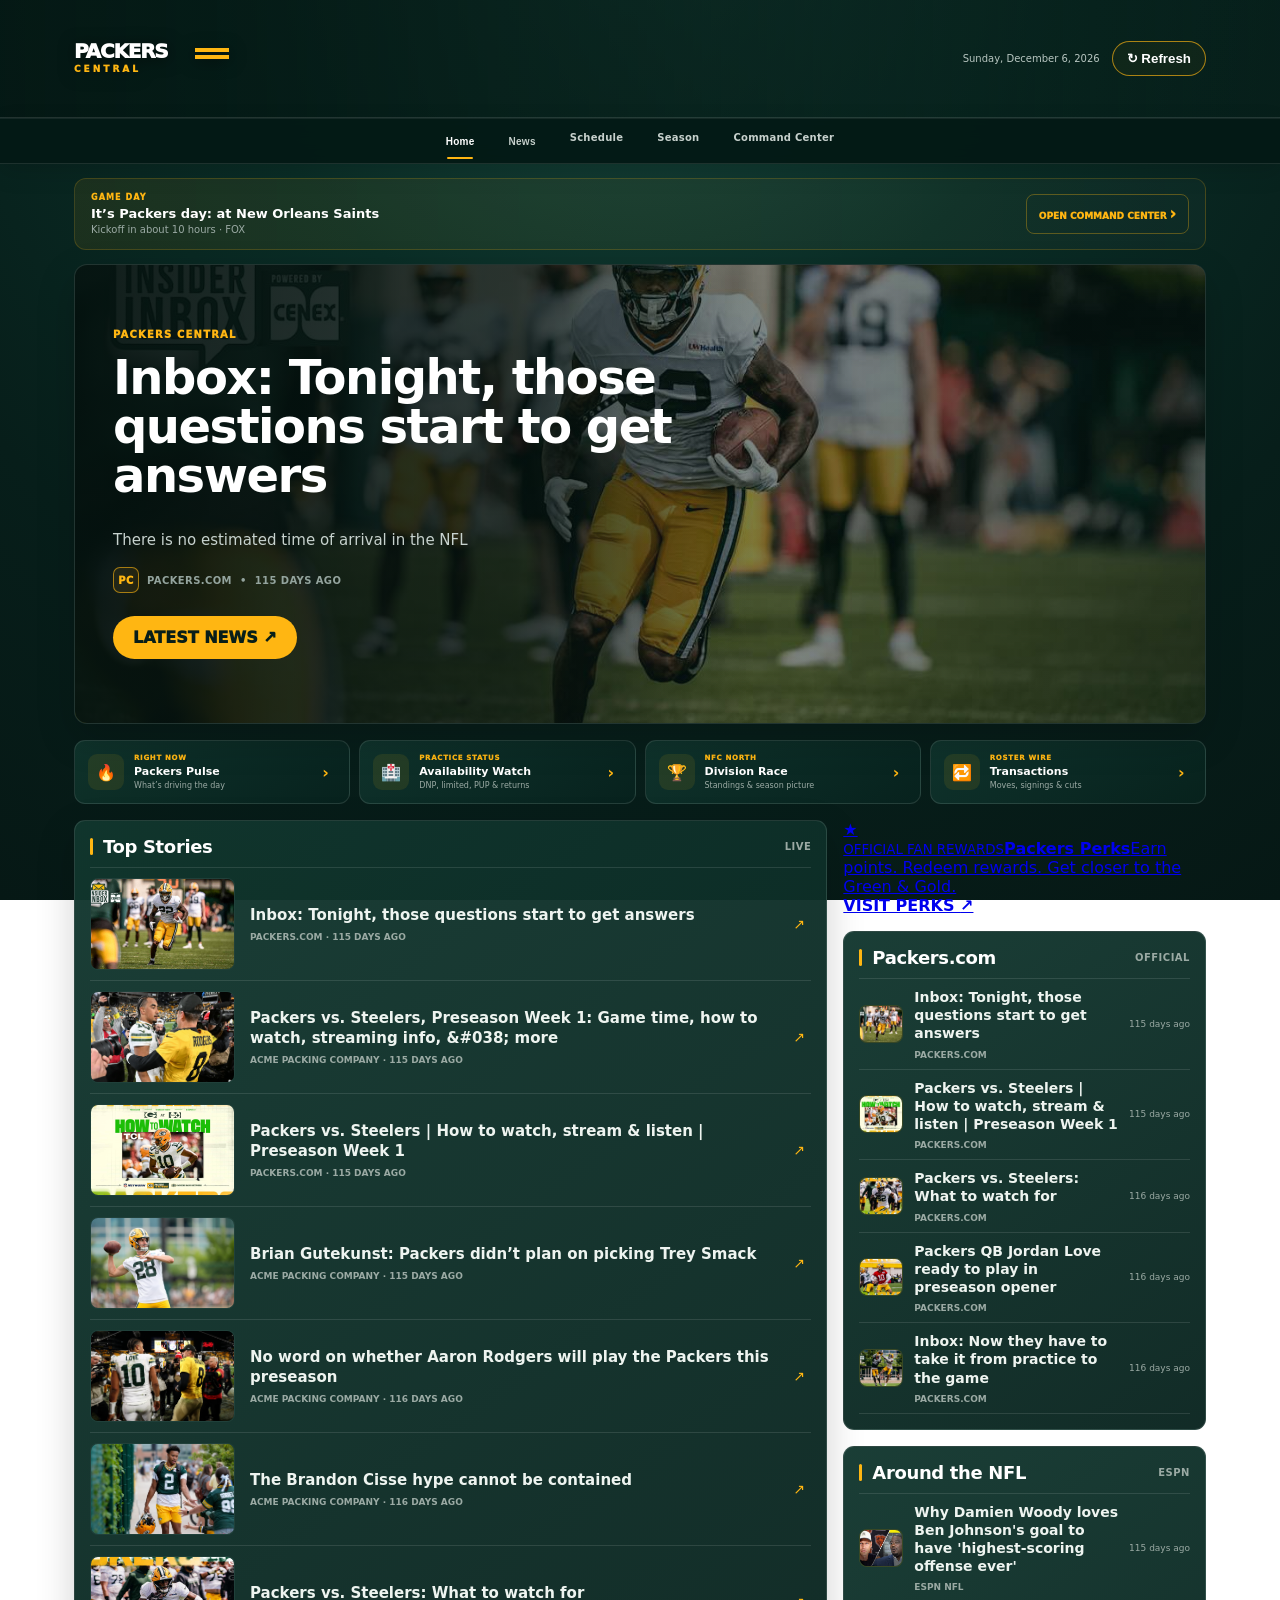
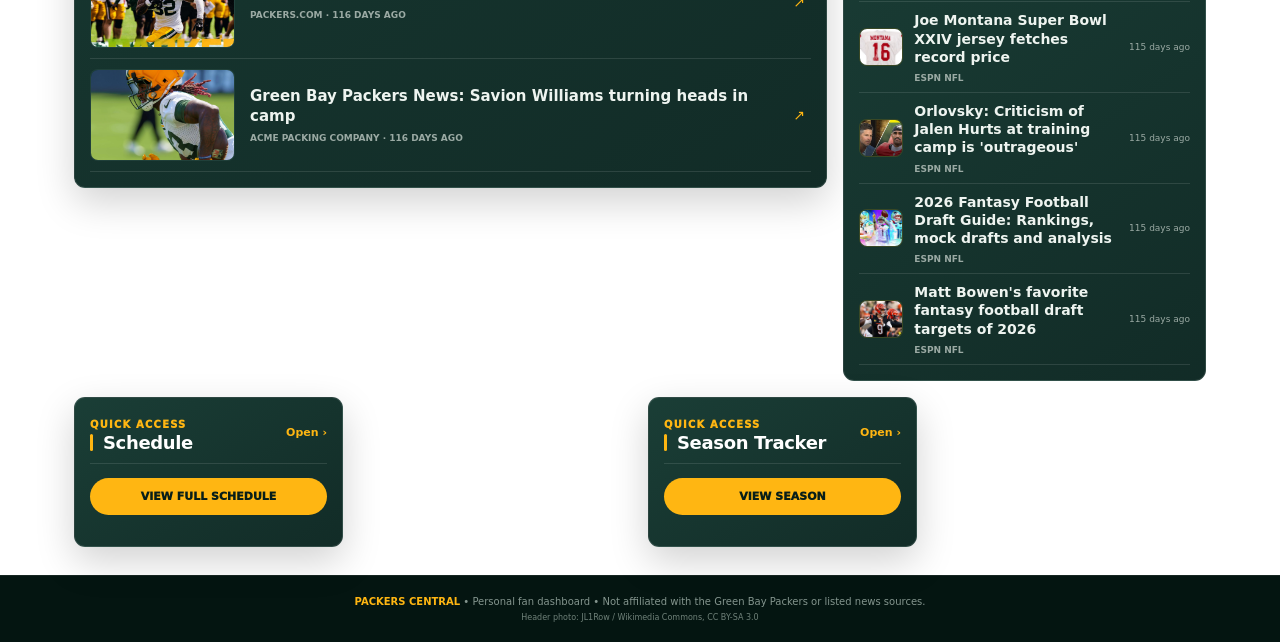
==== index.html @ ab5e346d "Add Packers Perks homepage banner" ====
<!doctype html>
<html lang="en"><head><meta charset="UTF-8"/><meta name="viewport" content="width=device-width, initial-scale=1.0"/><meta name="theme-color" content="#0b2f28"/><meta name="apple-mobile-web-app-capable" content="yes"/><meta name="apple-mobile-web-app-status-bar-style" content="black-translucent"/><meta name="apple-mobile-web-app-title" content="Packers Central"/><title>Packers Central</title><link rel="manifest" href="manifest.webmanifest"/><link rel="icon" href="icon.svg" type="image/svg+xml"/><link rel="apple-touch-icon" href="icon.svg"/><link rel="stylesheet" href="styles.css?v=6"/><link rel="stylesheet" href="news-media.css?v=4"/><link rel="stylesheet" href="mockup-match.css?v=5"/></head><body>
<header class="site-header"><div class="brand-wrap"><div class="brand-wordmark" aria-label="Packers Central"><span class="brand-packers">PACKERS</span><span class="brand-central">CENTRAL</span></div></div><div class="header-actions"><span id="today"></span><button id="refreshBtn">↻ Refresh</button></div></header>
<nav class="nav-tabs" aria-label="Primary navigation"><button class="nav-tab active" data-target="home">Home</button><button class="nav-tab" data-target="packers-news">News</button><a class="nav-tab" href="schedule.html">Schedule</a><a class="nav-tab" href="season.html">Season</a><a class="nav-tab" href="hub.html">Command Center</a></nav>
<main id="home">
<section class="week-strip"><div><span id="weekPhase" class="week-phase">PACKERS CENTRAL</span><b id="weekHeadline">Your Packers day starts here.</b><small id="weekSub">News, game week and season tracking in one place.</small></div><a href="hub.html">OPEN COMMAND CENTER <span>›</span></a></section>
<section class="panel schedule-panel game-of-week"><div class="panel-title"><div><span class="eyebrow">Game of the Week</span><h3>UP NEXT</h3></div><a class="panel-link" href="hub.html">Game Center ›</a></div><div class="next-game"><div><span class="game-label" id="homeCountdown">NEXT GAME</span><h4 id="homeNextOpponent">Loading schedule…</h4><p id="homeNextDetails">Date · Time · Network</p><p id="homeNextVenue" class="venue-line"></p></div><div id="homeNextNetwork" class="network-badge">TV</div></div></section>
<section class="hero card"><div class="hero-copy"><span class="eyebrow">PACKERS CENTRAL</span><h2 id="heroTitle">All Things Green Bay.</h2><p id="heroSummary">News, schedule and your complete season tracker in one place.</p><div class="meta"><span class="source-dot">PC</span><span id="heroSource">LATEST NEWS</span><span>•</span><span id="heroTime">Live</span></div><a id="heroLink" class="gold-button" href="#packers-news">LATEST NEWS ↗</a></div><div class="hero-art" aria-hidden="true"></div></section>
<section class="home-command-grid"><a href="hub.html" class="command-tile"><span>🔥</span><div><small>RIGHT NOW</small><b>Packers Pulse</b><em>What’s driving the day</em></div><strong>›</strong></a><a href="season.html#availability" class="command-tile"><span>🏥</span><div><small>PRACTICE STATUS</small><b>Availability Watch</b><em>DNP, limited, PUP &amp; returns</em></div><strong>›</strong></a><a href="season.html" class="command-tile"><span>🏆</span><div><small>NFC NORTH</small><b>Division Race</b><em>Standings &amp; season picture</em></div><strong>›</strong></a><a href="hub.html" class="command-tile"><span>🔁</span><div><small>ROSTER WIRE</small><b>Transactions</b><em>Moves, signings &amp; cuts</em></div><strong>›</strong></a></section>
<section class="dashboard-grid"><div class="left-column"><section class="panel" id="packers-news"><div class="panel-title"><h3>Top Stories</h3><span>Live</span></div><div id="packersList" class="story-list"></div></section></div><div class="right-column"><a class="perks-banner" href="https://www.packersperks.com/" target="_blank" rel="noopener noreferrer"><div class="perks-icon">★</div><div class="perks-copy"><small>OFFICIAL FAN REWARDS</small><b>Packers Perks</b><span>Earn points. Redeem rewards. Get closer to the Green &amp; Gold.</span></div><strong>VISIT PERKS <span>↗</span></strong></a><section class="panel" id="official"><div class="panel-title"><h3>Packers.com</h3><span>Official</span></div><div id="officialList" class="compact-list"></div></section><section class="panel" id="nfl"><div class="panel-title"><h3>Around the NFL</h3><span>ESPN</span></div><div id="nflList" class="compact-list"></div></section></div></section>
<section class="quick-grid"><section class="panel schedule-panel"><div class="panel-title"><div><span class="eyebrow">Quick Access</span><h3>Schedule</h3></div><a class="panel-link" href="schedule.html">Open ›</a></div><a class="schedule-cta" href="schedule.html">VIEW FULL SCHEDULE</a></section><section class="panel schedule-panel"><div class="panel-title"><div><span class="eyebrow">Quick Access</span><h3>Season Tracker</h3></div><a class="panel-link" href="season.html">Open ›</a></div><a class="schedule-cta" href="season.html">VIEW SEASON</a></section></section>
</main><footer><b>PACKERS CENTRAL</b><span> • Personal fan dashboard • Not affiliated with the Green Bay Packers or listed news sources.</span><small class="photo-credit">Header photo: JL1Row / Wikimedia Commons, CC BY-SA 3.0</small></footer><script src="app.js?v=6"></script></body></html>
---- styles.css ----
:root{--green:#0b2f28;--green2:#123d34;--deep:#061d19;--deep2:#0a2721;--gold:#ffb612;--gold2:#d99a00;--cream:#f5f2e9;--ink:#eef4f0;--muted:#9baaa4;--line:rgba(255,255,255,.11);--soft:rgba(255,255,255,.055);--white:#fff;--danger:#ef6b6b;--success:#52c78b}*{box-sizing:border-box}html{scroll-behavior:smooth}body{margin:0;background:radial-gradient(circle at 50% -10%,#1b4b40 0,#0a2d26 27rem,#071e1a 52rem,#061815 100%);background-attachment:fixed;color:var(--ink);font-family:Inter,ui-sans-serif,system-ui,-apple-system,BlinkMacSystemFont,"Segoe UI",sans-serif;min-height:100vh}a,button{-webkit-tap-highlight-color:transparent}.site-header{max-width:1180px;margin:auto;padding:20px 24px 16px;color:white;display:flex;align-items:center;justify-content:space-between}.brand-wrap{display:flex;align-items:center}.brand-wordmark{position:relative;display:flex;flex-direction:column;line-height:.82;padding:4px 52px 5px 0;min-width:190px}.brand-wordmark::after{content:"";position:absolute;right:0;top:12px;width:43px;height:5px;background:var(--gold);box-shadow:0 9px 0 var(--gold)}.brand-packers{font-size:27px;font-weight:1000;letter-spacing:-1.2px;color:#fff}.brand-central{font-size:12px;font-weight:1000;letter-spacing:4.2px;color:var(--gold);margin-top:6px}.brand-tagline{margin-left:18px;padding-left:18px;border-left:1px solid rgba(255,255,255,.18);font-size:10px;line-height:1.35;text-transform:uppercase;letter-spacing:1.5px;color:#b9c8c2}.header-actions{display:flex;gap:12px;align-items:center;font-size:12px;color:#b8c6c1}.header-actions button,.home-link{border:1px solid rgba(255,182,18,.65);border-radius:999px;padding:9px 14px;background:rgba(255,182,18,.04);color:white;font-weight:850;text-decoration:none;transition:.18s ease}.header-actions button:hover,.home-link:hover{background:var(--gold);color:#071e1a}.nav-tabs{position:sticky;top:0;z-index:20;background:rgba(5,24,20,.92);backdrop-filter:blur(14px);display:flex;justify-content:center;gap:4px;border-top:1px solid rgba(255,255,255,.07);border-bottom:1px solid rgba(255,255,255,.1);padding:0 16px;box-shadow:0 8px 25px rgba(0,0,0,.13)}.nav-tab{position:relative;border:0;background:none;color:#c7d1cd;padding:15px 17px;font-weight:850;text-transform:uppercase;cursor:pointer;text-decoration:none;font-size:11px;letter-spacing:.25px}.nav-tab::after{content:"";position:absolute;left:22%;right:22%;bottom:5px;height:3px;border-radius:4px;background:transparent}.nav-tab:hover{color:white}.nav-tab.active{color:white}.nav-tab.active::after{background:var(--gold)}main{max-width:1180px;margin:auto;padding:20px 24px 44px}.card,.panel{background:linear-gradient(145deg,rgba(17,54,46,.96),rgba(8,35,30,.96));border:1px solid var(--line);border-radius:14px;box-shadow:0 14px 38px rgba(0,0,0,.18);overflow:hidden}.panel{padding:18px}.panel-title{display:flex;align-items:center;justify-content:space-between;gap:14px;border-bottom:1px solid var(--line);padding-bottom:12px}.panel-title>div{min-width:0}.panel h3,.schedule-section-heading h3{position:relative;color:#fff;margin:0;font-size:20px;letter-spacing:-.35px;padding-left:13px}.panel h3::before,.schedule-section-heading h3::before{content:"";position:absolute;left:0;top:2px;bottom:2px;width:3px;border-radius:3px;background:var(--gold)}.panel-title>span,.schedule-section-heading>span{font-size:10px;font-weight:800;color:var(--muted);text-transform:uppercase;letter-spacing:.5px}.panel-title small{font-size:11px;color:var(--muted)}.panel-link{font-size:11px;font-weight:900;color:var(--gold);text-decoration:none;white-space:nowrap}.eyebrow{display:inline-block;color:var(--gold);font-size:10px;font-weight:1000;letter-spacing:1.2px;text-transform:uppercase;padding:0;border:0}.game-of-week{margin:0 0 16px;border-color:rgba(255,182,18,.26);background:linear-gradient(130deg,rgba(19,63,53,.98),rgba(8,34,29,.98))}.game-of-week .next-game{margin-bottom:0}.next-game{margin:15px 0;display:flex;justify-content:space-between;align-items:center;gap:18px;background:linear-gradient(120deg,#071d19,#103d32);border:1px solid rgba(255,255,255,.08);color:white;border-radius:10px;padding:21px}.game-label{color:var(--gold);font-size:9px;font-weight:1000;letter-spacing:1px}.next-game h4{font-size:21px;margin:6px 0}.next-game p{margin:0;color:#b8c7c1;font-size:12px}.venue-line{margin-top:6px!important;font-size:11px!important}.network-badge{background:var(--gold);color:#081e19;font-weight:1000;padding:11px 14px;border-radius:8px;min-width:58px;max-width:140px;text-align:center;font-size:12px}.hero{min-height:385px;display:grid;grid-template-columns:1.06fr .94fr;overflow:hidden;background:linear-gradient(120deg,#061915,#0d3028);color:white}.hero-copy{padding:48px 42px;display:flex;flex-direction:column;justify-content:center;align-items:flex-start}.hero h2{font-size:44px;line-height:1.02;margin:13px 0 14px;letter-spacing:-1.5px}.hero p{font-size:15px;line-height:1.55;color:#c7d2ce;max-width:570px}.meta{display:flex;align-items:center;gap:8px;font-size:10px;font-weight:800;color:#94a49e;text-transform:uppercase;letter-spacing:.4px}.source-dot{width:26px;height:26px;border:1px solid rgba(255,182,18,.6);border-radius:7px;display:inline-grid;place-items:center;background:rgba(255,182,18,.08);color:var(--gold);font-weight:1000}.gold-button,.schedule-cta{border:0;background:var(--gold);color:#081e19;text-decoration:none;font-weight:1000;border-radius:8px;padding:12px 16px;transition:.18s ease}.gold-button{margin-top:23px}.gold-button:hover,.schedule-cta:hover{transform:translateY(-1px);background:#ffc330}.hero-art{position:relative;min-height:340px;background:radial-gradient(circle at 75% 45%,rgba(255,182,18,.18),transparent 25%),linear-gradient(145deg,#153f35,#061b17);overflow:hidden}.hero-art::before{content:"";position:absolute;inset:0;background:repeating-linear-gradient(90deg,transparent 0 66px,rgba(255,255,255,.035) 67px 68px),linear-gradient(160deg,transparent 48%,rgba(255,255,255,.05) 49% 50%,transparent 51%)}.hero-art::after{content:"GREEN BAY";position:absolute;right:-10px;bottom:22px;font-size:62px;font-weight:1000;letter-spacing:-4px;color:rgba(255,255,255,.07);transform:rotate(-4deg)}.field-lines{position:absolute;left:10%;right:10%;top:50%;height:110px;border:1px solid rgba(255,255,255,.08);transform:perspective(320px) rotateX(55deg);background:repeating-linear-gradient(90deg,transparent 0 58px,rgba(255,255,255,.05) 59px 60px)}.helmet{position:absolute;right:13%;top:20%;width:180px;height:180px;border-radius:50%;border:2px solid rgba(255,182,18,.7);display:grid;place-items:center;color:var(--gold);font-size:0;background:rgba(0,0,0,.1);box-shadow:0 0 0 18px rgba(255,182,18,.025),0 25px 40px rgba(0,0,0,.22)}.helmet::before{content:"2026";font-size:38px;font-weight:1000;letter-spacing:-1px}.helmet::after{content:"SEASON";position:absolute;margin-top:56px;font-size:9px;font-weight:900;letter-spacing:2px;color:#fff}.dashboard-grid{display:grid;grid-template-columns:1.08fr .92fr;gap:16px;margin-top:16px}.left-column,.right-column{display:flex;flex-direction:column;gap:16px}.story,.compact-story{display:grid;align-items:center;border-bottom:1px solid var(--line)}.story{grid-template-columns:112px 1fr 20px;gap:15px;padding:13px 0}.story-link{color:inherit;text-decoration:none;transition:.15s ease}.story-link:hover{background:rgba(255,255,255,.025)}.thumb{height:76px;border-radius:8px;background:linear-gradient(135deg,#1b5648,#0d3029);border:1px solid rgba(255,255,255,.08);display:grid;place-items:center;color:var(--gold);font-weight:1000;font-size:20px}.story h4,.compact-story h4{margin:0 0 7px;font-size:14px;line-height:1.3;color:#eef4f0}.story .details,.compact-story .details{font-size:9px;text-transform:uppercase;color:var(--muted);font-weight:850}.external{font-size:14px;color:var(--gold)}.compact-story{grid-template-columns:44px 1fr auto;gap:11px;padding:11px 0}.source-icon{height:38px;border-radius:8px;background:#0d3029;border:1px solid rgba(255,182,18,.18);color:var(--gold);display:grid;place-items:center;font-weight:1000;font-size:10px}.compact-story time{font-size:9px;color:var(--muted)}.empty-state{color:var(--muted);font-size:12px;padding:14px 2px;margin:0}.sources{background:linear-gradient(145deg,#0f3d33,#071f1a)}.sources h3{color:white}.source-grid{display:grid;grid-template-columns:repeat(5,1fr);gap:9px;margin-top:16px}.source-grid span{text-align:center;font-size:8px;line-height:1.25;color:#b4c2bc}.source-grid b{height:38px;display:grid;place-items:center;margin-bottom:7px;border-radius:8px;background:#123f35;border:1px solid rgba(255,255,255,.07);color:var(--gold);font-size:10px}.sources p{border:1px solid rgba(255,255,255,.09);background:rgba(0,0,0,.1);padding:10px;border-radius:8px;font-size:10px;color:#adbbb6}.schedule-panel{margin-top:16px}.game-of-week.schedule-panel{margin-top:0}.schedule-cta{display:block;text-align:center;margin-top:14px}.schedule-hero,.season-hero{position:relative;padding:36px;background:linear-gradient(120deg,#061915,#123d32);color:white}.schedule-hero::after,.season-hero::after{content:"";position:absolute;right:-40px;top:-55px;width:230px;height:230px;border:1px solid rgba(255,182,18,.14);border-radius:50%;box-shadow:0 0 0 28px rgba(255,182,18,.025),0 0 0 58px rgba(255,182,18,.018)}.schedule-hero h2{font-size:40px;margin:13px 0 8px;letter-spacing:-1px}.schedule-hero p{margin:0;color:#bdcac5;max-width:700px;line-height:1.5}.schedule-page-panel{margin-top:16px}.schedule-page-next{margin-bottom:0}.schedule-section-heading{display:flex;justify-content:space-between;align-items:center;border-bottom:1px solid var(--line);padding-bottom:12px;margin-bottom:10px}.full-schedule-list{display:grid;grid-template-columns:repeat(2,1fr);gap:9px}.full-game-card{display:grid;grid-template-columns:64px 1fr;gap:12px;align-items:center;border:1px solid var(--line);border-radius:10px;padding:12px;background:rgba(255,255,255,.035)}.full-game-card.home-game{background:linear-gradient(135deg,rgba(27,86,72,.28),rgba(255,255,255,.025));border-color:rgba(82,199,139,.22)}.full-game-card.away-game{background:linear-gradient(135deg,rgba(255,182,18,.10),rgba(255,255,255,.025));border-color:rgba(255,182,18,.19)}.full-game-card.bye{background:rgba(255,255,255,.025)}.game-title-row{display:flex;align-items:center;gap:8px;justify-content:space-between}.prime-badge{display:inline-flex!important;align-items:center;gap:4px;background:rgba(255,182,18,.12);border:1px solid rgba(255,182,18,.25);color:var(--gold)!important;border-radius:999px;padding:4px 7px;font-size:8px!important;font-weight:1000!important;letter-spacing:.4px;white-space:nowrap}.week-chip{background:#0a2b24;color:var(--gold);border:1px solid rgba(255,182,18,.18);border-radius:8px;padding:11px 7px;text-align:center;font-weight:1000;font-size:10px}.full-game-card b,.full-game-card span,.full-game-card small{display:block}.full-game-card b{color:#fff;margin-bottom:4px;font-size:13px}.full-game-card span{font-size:11px;font-weight:750;color:#cad4d0}.full-game-card small{font-size:9px;color:var(--muted);margin-top:3px}footer{background:#041511;border-top:1px solid rgba(255,255,255,.07);color:#84958e;text-align:center;padding:20px;font-size:10px}.mini-g{display:none}footer b{color:var(--gold)}@media(max-width:760px){body{background:linear-gradient(180deg,#0b3028,#061b17)}.site-header{padding:14px 15px;align-items:center}.brand-wordmark{min-width:145px;padding-right:39px}.brand-wordmark::after{width:31px;height:4px;top:9px;box-shadow:0 7px 0 var(--gold)}.brand-packers{font-size:20px}.brand-central{font-size:9px;letter-spacing:3.2px;margin-top:5px}.brand-tagline{display:none}.header-actions #today{display:none}.header-actions button,.home-link{padding:7px 10px;font-size:10px}.nav-tabs{justify-content:flex-start;overflow-x:auto;gap:0;padding:0 5px;scrollbar-width:none}.nav-tabs::-webkit-scrollbar{display:none}.nav-tab{white-space:nowrap;padding:13px 12px;font-size:9px}.nav-tab::after{bottom:4px}.nav-tab[data-target="official"],.nav-tab[data-target="nfl"]{display:none}main{padding:12px}.card,.panel{border-radius:12px}.panel{padding:14px}.panel h3,.schedule-section-heading h3{font-size:17px}.hero{grid-template-columns:1fr;min-height:0}.hero-copy{padding:28px 22px}.hero h2{font-size:32px;letter-spacing:-1px}.hero p{font-size:13px}.hero-art{min-height:180px}.hero-art::after{font-size:42px;bottom:14px}.helmet{width:120px;height:120px;right:12%;top:17%}.helmet::before{font-size:27px}.helmet::after{margin-top:42px;font-size:7px}.dashboard-grid{grid-template-columns:1fr}.story{grid-template-columns:82px 1fr 14px;gap:9px}.thumb{height:62px;font-size:16px}.source-grid{grid-template-columns:repeat(5,minmax(52px,1fr));overflow-x:auto}.next-game{padding:17px}.next-game h4{font-size:17px}.network-badge{padding:9px 10px}.schedule-hero,.season-hero{padding:25px 20px}.schedule-hero h2{font-size:29px}.full-schedule-list{grid-template-columns:1fr}.game-title-row{align-items:flex-start}.prime-badge{font-size:7px!important;padding:3px 5px}footer{padding:16px 12px}}
---- news-media.css ----
.thumb{position:relative;overflow:hidden}.thumb span{position:relative;z-index:1}.thumb.has-photo{background:#0d3029}.thumb.has-photo img{position:absolute;inset:0;width:100%;height:100%;object-fit:cover;display:block}.thumb.has-photo span{display:none}.source-icon{overflow:hidden;position:relative}.source-icon img{width:100%;height:100%;object-fit:cover;display:block}.hero-art.has-story-image{background-size:cover!important;background-position:center!important}.hero-art.has-story-image::before{background:linear-gradient(90deg,rgba(6,25,21,.08),rgba(6,25,21,.28))}.hero-art.has-story-image::after,.hero-art.has-story-image .field-lines,.hero-art.has-story-image .helmet{display:none}@media(max-width:760px){.thumb.has-photo img{object-position:center}.hero-art.has-story-image{min-height:190px;background-position:center 30%!important}}
---- mockup-match.css ----
/* Mockup-match visual pass */
.site-header{position:relative;max-width:none!important;min-height:118px;padding:26px max(24px,calc((100vw - 1180px)/2 + 24px))!important;background:linear-gradient(90deg,rgba(4,24,20,.94),rgba(4,24,20,.7) 48%,rgba(4,24,20,.42)),url('https://upload.wikimedia.org/wikipedia/commons/thumb/e/e3/Lambeau_Field.jpg/1280px-Lambeau_Field.jpg') center 44%/cover no-repeat!important;border-bottom:1px solid rgba(255,255,255,.12)}.site-header .brand-wordmark{filter:drop-shadow(0 2px 8px rgba(0,0,0,.55))}.brand-wordmark{min-width:155px;padding-right:42px}.brand-packers{font-size:20px}.brand-central{font-size:9px;letter-spacing:3px}.brand-wordmark::after{width:34px;height:4px;top:9px;box-shadow:0 7px 0 var(--gold)}.brand-tagline{display:none}.header-actions{font-size:10px}.nav-tabs{position:sticky;top:0;min-height:46px;background:rgba(4,25,21,.96)}.nav-tab{padding:13px 15px;font-size:10px;text-transform:none;font-weight:750}.nav-tab::after{left:28%;right:28%;bottom:4px;height:2px}
main{padding-top:14px}.game-of-week{display:none}.hero{position:relative;display:block;min-height:420px;border-radius:13px;background:#071c18}.hero-copy{position:relative;z-index:3;min-height:420px;width:60%;padding:64px 38px;justify-content:flex-end;background:linear-gradient(90deg,rgba(4,18,15,.94) 0%,rgba(4,18,15,.72) 65%,transparent 100%)}.hero h2{font-size:48px;max-width:680px}.hero p{max-width:560px}.hero-art{position:absolute;inset:0;min-height:0;background-position:center;background-size:cover}.hero-art::before{background:linear-gradient(90deg,rgba(4,18,15,.4),transparent 60%),linear-gradient(0deg,rgba(4,18,15,.45),transparent 55%)}.hero-art::after,.field-lines,.helmet{display:none}.gold-button{border-radius:999px;padding:12px 20px}.dashboard-grid{grid-template-columns:1.35fr .65fr;align-items:start}.panel{padding:15px;border-radius:11px}.panel-title{padding-bottom:10px}.panel h3{font-size:18px}.story{grid-template-columns:145px 1fr 18px;padding:10px 0}.thumb{height:92px}.story h4{font-size:15px}.compact-story{padding:9px 0}.schedule-panel:not(.game-of-week){display:inline-block;width:calc(50% - 10px);vertical-align:top;margin-right:6px}.schedule-cta{border-radius:999px;font-size:11px}.right-column .panel{box-shadow:none}.photo-credit{display:block;margin-top:6px;font-size:8px;color:#6f8179}.photo-credit a{color:#8fa49b}
@media(max-width:760px){.site-header{min-height:92px!important;padding:18px 14px!important;background-position:center 42%!important}.header-actions{display:none}.brand-wordmark{min-width:128px}.brand-packers{font-size:18px}.nav-tabs{min-height:43px}.nav-tab{padding:12px 11px;font-size:9px}.hero{min-height:340px}.hero-copy{min-height:340px;width:100%;padding:120px 20px 22px;background:linear-gradient(0deg,rgba(4,18,15,.97) 0%,rgba(4,18,15,.76) 49%,rgba(4,18,15,.08) 82%)}.hero h2{font-size:31px;margin:8px 0}.hero p{font-size:11px;margin:4px 0 8px}.gold-button{margin-top:10px}.dashboard-grid{grid-template-columns:1fr}.story{grid-template-columns:94px 1fr 12px;gap:9px}.thumb{height:64px}.story h4{font-size:12px}.right-column{display:grid;grid-template-columns:1fr;gap:8px}.schedule-panel:not(.game-of-week){display:block;width:100%;margin-right:0}.panel{padding:11px}.panel h3{font-size:15px}.compact-story{padding:8px 0}}
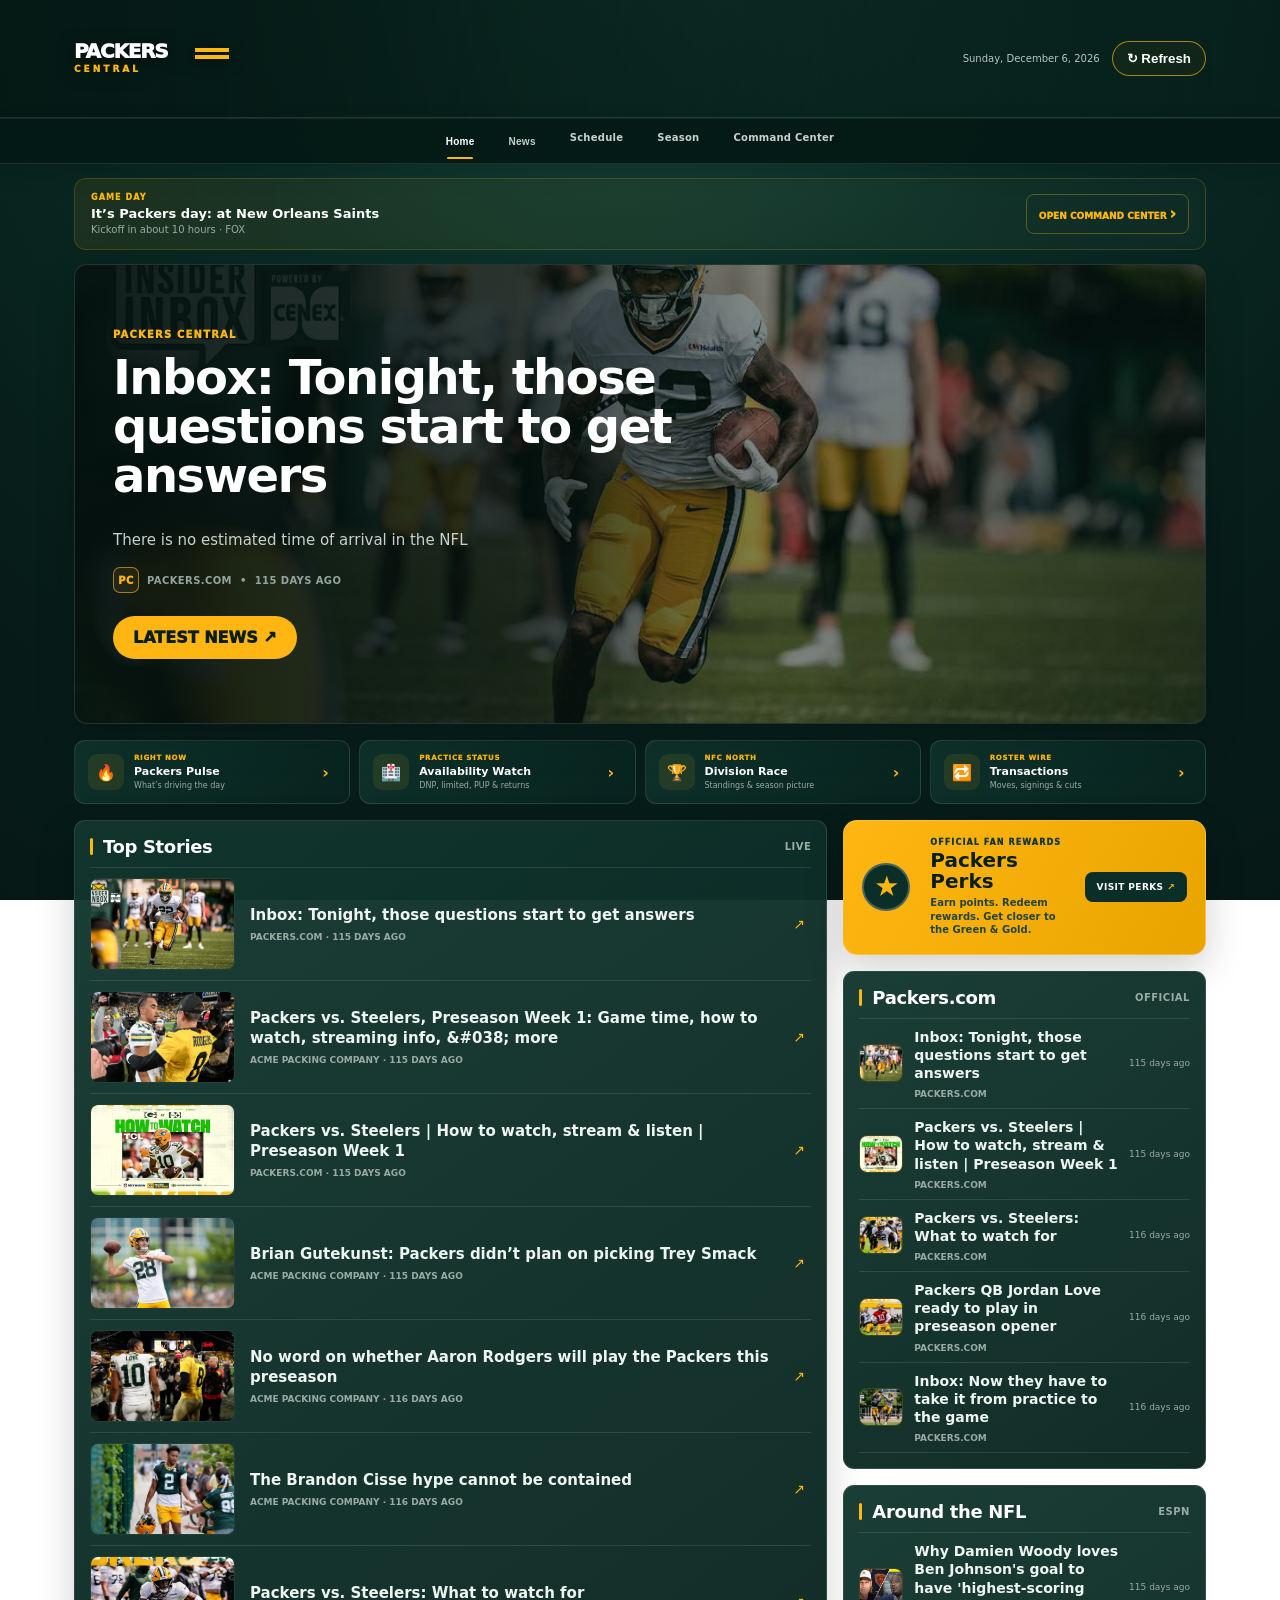
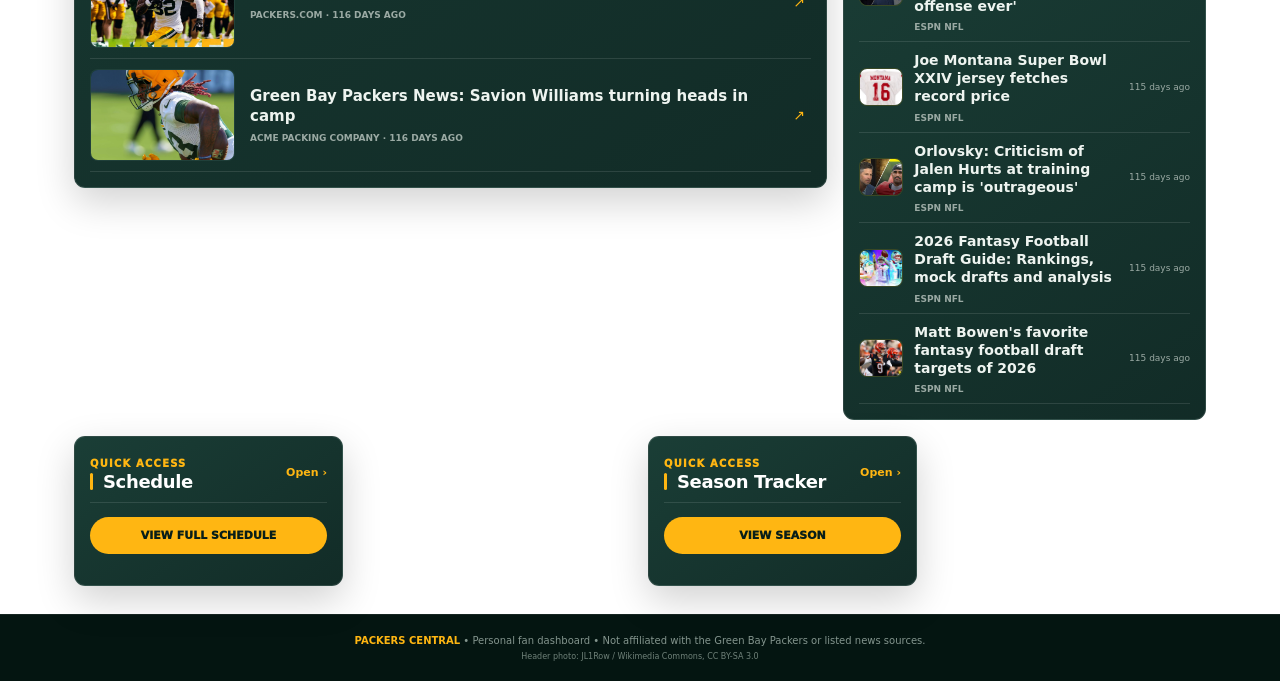
==== commit 7366bdb9: "Load Packers Perks banner styles" ====
--- a/index.html
+++ b/index.html
@@ -1,5 +1,5 @@
 <!doctype html>
-<html lang="en"><head><meta charset="UTF-8"/><meta name="viewport" content="width=device-width, initial-scale=1.0"/><meta name="theme-color" content="#0b2f28"/><meta name="apple-mobile-web-app-capable" content="yes"/><meta name="apple-mobile-web-app-status-bar-style" content="black-translucent"/><meta name="apple-mobile-web-app-title" content="Packers Central"/><title>Packers Central</title><link rel="manifest" href="manifest.webmanifest"/><link rel="icon" href="icon.svg" type="image/svg+xml"/><link rel="apple-touch-icon" href="icon.svg"/><link rel="stylesheet" href="styles.css?v=6"/><link rel="stylesheet" href="news-media.css?v=4"/><link rel="stylesheet" href="mockup-match.css?v=5"/></head><body>
+<html lang="en"><head><meta charset="UTF-8"/><meta name="viewport" content="width=device-width, initial-scale=1.0"/><meta name="theme-color" content="#0b2f28"/><meta name="apple-mobile-web-app-capable" content="yes"/><meta name="apple-mobile-web-app-status-bar-style" content="black-translucent"/><meta name="apple-mobile-web-app-title" content="Packers Central"/><title>Packers Central</title><link rel="manifest" href="manifest.webmanifest"/><link rel="icon" href="icon.svg" type="image/svg+xml"/><link rel="apple-touch-icon" href="icon.svg"/><link rel="stylesheet" href="styles.css?v=6"/><link rel="stylesheet" href="news-media.css?v=4"/><link rel="stylesheet" href="mockup-match.css?v=5"/><link rel="stylesheet" href="perks.css?v=1"/></head><body>
 <header class="site-header"><div class="brand-wrap"><div class="brand-wordmark" aria-label="Packers Central"><span class="brand-packers">PACKERS</span><span class="brand-central">CENTRAL</span></div></div><div class="header-actions"><span id="today"></span><button id="refreshBtn">↻ Refresh</button></div></header>
 <nav class="nav-tabs" aria-label="Primary navigation"><button class="nav-tab active" data-target="home">Home</button><button class="nav-tab" data-target="packers-news">News</button><a class="nav-tab" href="schedule.html">Schedule</a><a class="nav-tab" href="season.html">Season</a><a class="nav-tab" href="hub.html">Command Center</a></nav>
 <main id="home">
--- a/perks.css
+++ b/perks.css
@@ -0,0 +1 @@
+.perks-banner{display:grid;grid-template-columns:54px 1fr auto;align-items:center;gap:14px;padding:17px 18px;border-radius:14px;text-decoration:none;color:#fff;background:linear-gradient(120deg,#ffb612 0,#e9a400 100%);border:1px solid rgba(255,255,255,.2);box-shadow:0 14px 38px rgba(0,0,0,.18);transition:transform .18s ease,box-shadow .18s ease}.perks-banner:hover{transform:translateY(-2px);box-shadow:0 18px 42px rgba(0,0,0,.24)}.perks-icon{width:48px;height:48px;border-radius:50%;display:grid;place-items:center;background:#0b2f28;color:#ffb612;font-size:24px;font-weight:1000;border:2px solid rgba(255,255,255,.25)}.perks-copy{display:flex;flex-direction:column;min-width:0}.perks-copy small{font-size:8px;letter-spacing:1.1px;font-weight:1000;color:#15372f}.perks-copy b{font-size:20px;line-height:1.05;margin:3px 0 4px;color:#071e1a}.perks-copy span{font-size:10px;line-height:1.35;color:#24443b;font-weight:700}.perks-banner>strong{white-space:nowrap;background:#0b2f28;color:#fff;padding:10px 12px;border-radius:8px;font-size:9px;letter-spacing:.4px}.perks-banner>strong span{color:#ffb612}@media(max-width:760px){.perks-banner{grid-template-columns:44px 1fr;padding:14px;gap:11px}.perks-icon{width:40px;height:40px;font-size:20px}.perks-copy b{font-size:18px}.perks-copy span{font-size:9px}.perks-banner>strong{grid-column:1/-1;text-align:center;padding:9px}}
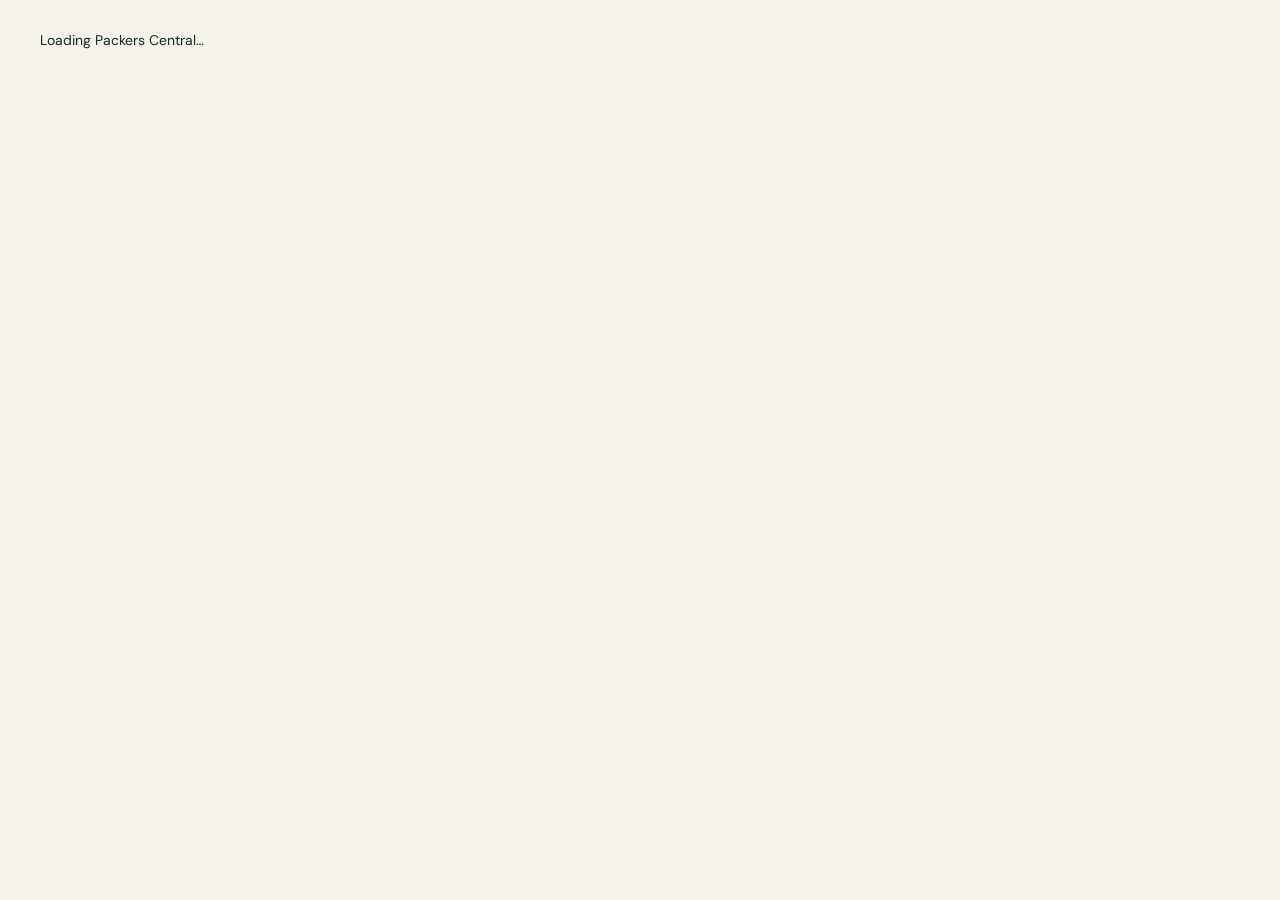
==== commit 369115ca: "Rebuild site shell and cohesive responsive editorial design" ====
--- a/index.html
+++ b/index.html
@@ -1,12 +1,4 @@
 <!doctype html>
-<html lang="en"><head><meta charset="UTF-8"/><meta name="viewport" content="width=device-width, initial-scale=1.0"/><meta name="theme-color" content="#0b2f28"/><meta name="apple-mobile-web-app-capable" content="yes"/><meta name="apple-mobile-web-app-status-bar-style" content="black-translucent"/><meta name="apple-mobile-web-app-title" content="Packers Central"/><title>Packers Central</title><link rel="manifest" href="manifest.webmanifest"/><link rel="icon" href="icon.svg" type="image/svg+xml"/><link rel="apple-touch-icon" href="icon.svg"/><link rel="stylesheet" href="styles.css?v=6"/><link rel="stylesheet" href="news-media.css?v=4"/><link rel="stylesheet" href="mockup-match.css?v=5"/><link rel="stylesheet" href="perks.css?v=1"/></head><body>
-<header class="site-header"><div class="brand-wrap"><div class="brand-wordmark" aria-label="Packers Central"><span class="brand-packers">PACKERS</span><span class="brand-central">CENTRAL</span></div></div><div class="header-actions"><span id="today"></span><button id="refreshBtn">↻ Refresh</button></div></header>
-<nav class="nav-tabs" aria-label="Primary navigation"><button class="nav-tab active" data-target="home">Home</button><button class="nav-tab" data-target="packers-news">News</button><a class="nav-tab" href="schedule.html">Schedule</a><a class="nav-tab" href="season.html">Season</a><a class="nav-tab" href="hub.html">Command Center</a></nav>
-<main id="home">
-<section class="week-strip"><div><span id="weekPhase" class="week-phase">PACKERS CENTRAL</span><b id="weekHeadline">Your Packers day starts here.</b><small id="weekSub">News, game week and season tracking in one place.</small></div><a href="hub.html">OPEN COMMAND CENTER <span>›</span></a></section>
-<section class="panel schedule-panel game-of-week"><div class="panel-title"><div><span class="eyebrow">Game of the Week</span><h3>UP NEXT</h3></div><a class="panel-link" href="hub.html">Game Center ›</a></div><div class="next-game"><div><span class="game-label" id="homeCountdown">NEXT GAME</span><h4 id="homeNextOpponent">Loading schedule…</h4><p id="homeNextDetails">Date · Time · Network</p><p id="homeNextVenue" class="venue-line"></p></div><div id="homeNextNetwork" class="network-badge">TV</div></div></section>
-<section class="hero card"><div class="hero-copy"><span class="eyebrow">PACKERS CENTRAL</span><h2 id="heroTitle">All Things Green Bay.</h2><p id="heroSummary">News, schedule and your complete season tracker in one place.</p><div class="meta"><span class="source-dot">PC</span><span id="heroSource">LATEST NEWS</span><span>•</span><span id="heroTime">Live</span></div><a id="heroLink" class="gold-button" href="#packers-news">LATEST NEWS ↗</a></div><div class="hero-art" aria-hidden="true"></div></section>
-<section class="home-command-grid"><a href="hub.html" class="command-tile"><span>🔥</span><div><small>RIGHT NOW</small><b>Packers Pulse</b><em>What’s driving the day</em></div><strong>›</strong></a><a href="season.html#availability" class="command-tile"><span>🏥</span><div><small>PRACTICE STATUS</small><b>Availability Watch</b><em>DNP, limited, PUP &amp; returns</em></div><strong>›</strong></a><a href="season.html" class="command-tile"><span>🏆</span><div><small>NFC NORTH</small><b>Division Race</b><em>Standings &amp; season picture</em></div><strong>›</strong></a><a href="hub.html" class="command-tile"><span>🔁</span><div><small>ROSTER WIRE</small><b>Transactions</b><em>Moves, signings &amp; cuts</em></div><strong>›</strong></a></section>
-<section class="dashboard-grid"><div class="left-column"><section class="panel" id="packers-news"><div class="panel-title"><h3>Top Stories</h3><span>Live</span></div><div id="packersList" class="story-list"></div></section></div><div class="right-column"><a class="perks-banner" href="https://www.packersperks.com/" target="_blank" rel="noopener noreferrer"><div class="perks-icon">★</div><div class="perks-copy"><small>OFFICIAL FAN REWARDS</small><b>Packers Perks</b><span>Earn points. Redeem rewards. Get closer to the Green &amp; Gold.</span></div><strong>VISIT PERKS <span>↗</span></strong></a><section class="panel" id="official"><div class="panel-title"><h3>Packers.com</h3><span>Official</span></div><div id="officialList" class="compact-list"></div></section><section class="panel" id="nfl"><div class="panel-title"><h3>Around the NFL</h3><span>ESPN</span></div><div id="nflList" class="compact-list"></div></section></div></section>
-<section class="quick-grid"><section class="panel schedule-panel"><div class="panel-title"><div><span class="eyebrow">Quick Access</span><h3>Schedule</h3></div><a class="panel-link" href="schedule.html">Open ›</a></div><a class="schedule-cta" href="schedule.html">VIEW FULL SCHEDULE</a></section><section class="panel schedule-panel"><div class="panel-title"><div><span class="eyebrow">Quick Access</span><h3>Season Tracker</h3></div><a class="panel-link" href="season.html">Open ›</a></div><a class="schedule-cta" href="season.html">VIEW SEASON</a></section></section>
-</main><footer><b>PACKERS CENTRAL</b><span> • Personal fan dashboard • Not affiliated with the Green Bay Packers or listed news sources.</span><small class="photo-credit">Header photo: JL1Row / Wikimedia Commons, CC BY-SA 3.0</small></footer><script src="app.js?v=6"></script></body></html>+<html lang="en"><head><meta charset="utf-8"><meta name="viewport" content="width=device-width,initial-scale=1"><meta name="theme-color" content="#08291f"><meta name="description" content="Green Bay Packers fan dashboard with latest headlines, live scores, next game and the 2026 schedule.">
+<title>Packers Central | Green Bay news, scores & schedule</title><link rel="manifest" href="manifest.webmanifest"><link rel="icon" type="image/svg+xml" href="icon.svg"><link rel="stylesheet" href="styles.css?v=10"></head>
+<body data-page="home"><div id="shell"><main class="page" role="main"><p>Loading Packers Central…</p></main></div><script src="app.js?v=10" defer></script></body></html>
--- a/styles.css
+++ b/styles.css
@@ -1 +1,11 @@
-:root{--green:#0b2f28;--green2:#123d34;--deep:#061d19;--deep2:#0a2721;--gold:#ffb612;--gold2:#d99a00;--cream:#f5f2e9;--ink:#eef4f0;--muted:#9baaa4;--line:rgba(255,255,255,.11);--soft:rgba(255,255,255,.055);--white:#fff;--danger:#ef6b6b;--success:#52c78b}*{box-sizing:border-box}html{scroll-behavior:smooth}body{margin:0;background:radial-gradient(circle at 50% -10%,#1b4b40 0,#0a2d26 27rem,#071e1a 52rem,#061815 100%);background-attachment:fixed;color:var(--ink);font-family:Inter,ui-sans-serif,system-ui,-apple-system,BlinkMacSystemFont,"Segoe UI",sans-serif;min-height:100vh}a,button{-webkit-tap-highlight-color:transparent}.site-header{max-width:1180px;margin:auto;padding:20px 24px 16px;color:white;display:flex;align-items:center;justify-content:space-between}.brand-wrap{display:flex;align-items:center}.brand-wordmark{position:relative;display:flex;flex-direction:column;line-height:.82;padding:4px 52px 5px 0;min-width:190px}.brand-wordmark::after{content:"";position:absolute;right:0;top:12px;width:43px;height:5px;background:var(--gold);box-shadow:0 9px 0 var(--gold)}.brand-packers{font-size:27px;font-weight:1000;letter-spacing:-1.2px;color:#fff}.brand-central{font-size:12px;font-weight:1000;letter-spacing:4.2px;color:var(--gold);margin-top:6px}.brand-tagline{margin-left:18px;padding-left:18px;border-left:1px solid rgba(255,255,255,.18);font-size:10px;line-height:1.35;text-transform:uppercase;letter-spacing:1.5px;color:#b9c8c2}.header-actions{display:flex;gap:12px;align-items:center;font-size:12px;color:#b8c6c1}.header-actions button,.home-link{border:1px solid rgba(255,182,18,.65);border-radius:999px;padding:9px 14px;background:rgba(255,182,18,.04);color:white;font-weight:850;text-decoration:none;transition:.18s ease}.header-actions button:hover,.home-link:hover{background:var(--gold);color:#071e1a}.nav-tabs{position:sticky;top:0;z-index:20;background:rgba(5,24,20,.92);backdrop-filter:blur(14px);display:flex;justify-content:center;gap:4px;border-top:1px solid rgba(255,255,255,.07);border-bottom:1px solid rgba(255,255,255,.1);padding:0 16px;box-shadow:0 8px 25px rgba(0,0,0,.13)}.nav-tab{position:relative;border:0;background:none;color:#c7d1cd;padding:15px 17px;font-weight:850;text-transform:uppercase;cursor:pointer;text-decoration:none;font-size:11px;letter-spacing:.25px}.nav-tab::after{content:"";position:absolute;left:22%;right:22%;bottom:5px;height:3px;border-radius:4px;background:transparent}.nav-tab:hover{color:white}.nav-tab.active{color:white}.nav-tab.active::after{background:var(--gold)}main{max-width:1180px;margin:auto;padding:20px 24px 44px}.card,.panel{background:linear-gradient(145deg,rgba(17,54,46,.96),rgba(8,35,30,.96));border:1px solid var(--line);border-radius:14px;box-shadow:0 14px 38px rgba(0,0,0,.18);overflow:hidden}.panel{padding:18px}.panel-title{display:flex;align-items:center;justify-content:space-between;gap:14px;border-bottom:1px solid var(--line);padding-bottom:12px}.panel-title>div{min-width:0}.panel h3,.schedule-section-heading h3{position:relative;color:#fff;margin:0;font-size:20px;letter-spacing:-.35px;padding-left:13px}.panel h3::before,.schedule-section-heading h3::before{content:"";position:absolute;left:0;top:2px;bottom:2px;width:3px;border-radius:3px;background:var(--gold)}.panel-title>span,.schedule-section-heading>span{font-size:10px;font-weight:800;color:var(--muted);text-transform:uppercase;letter-spacing:.5px}.panel-title small{font-size:11px;color:var(--muted)}.panel-link{font-size:11px;font-weight:900;color:var(--gold);text-decoration:none;white-space:nowrap}.eyebrow{display:inline-block;color:var(--gold);font-size:10px;font-weight:1000;letter-spacing:1.2px;text-transform:uppercase;padding:0;border:0}.game-of-week{margin:0 0 16px;border-color:rgba(255,182,18,.26);background:linear-gradient(130deg,rgba(19,63,53,.98),rgba(8,34,29,.98))}.game-of-week .next-game{margin-bottom:0}.next-game{margin:15px 0;display:flex;justify-content:space-between;align-items:center;gap:18px;background:linear-gradient(120deg,#071d19,#103d32);border:1px solid rgba(255,255,255,.08);color:white;border-radius:10px;padding:21px}.game-label{color:var(--gold);font-size:9px;font-weight:1000;letter-spacing:1px}.next-game h4{font-size:21px;margin:6px 0}.next-game p{margin:0;color:#b8c7c1;font-size:12px}.venue-line{margin-top:6px!important;font-size:11px!important}.network-badge{background:var(--gold);color:#081e19;font-weight:1000;padding:11px 14px;border-radius:8px;min-width:58px;max-width:140px;text-align:center;font-size:12px}.hero{min-height:385px;display:grid;grid-template-columns:1.06fr .94fr;overflow:hidden;background:linear-gradient(120deg,#061915,#0d3028);color:white}.hero-copy{padding:48px 42px;display:flex;flex-direction:column;justify-content:center;align-items:flex-start}.hero h2{font-size:44px;line-height:1.02;margin:13px 0 14px;letter-spacing:-1.5px}.hero p{font-size:15px;line-height:1.55;color:#c7d2ce;max-width:570px}.meta{display:flex;align-items:center;gap:8px;font-size:10px;font-weight:800;color:#94a49e;text-transform:uppercase;letter-spacing:.4px}.source-dot{width:26px;height:26px;border:1px solid rgba(255,182,18,.6);border-radius:7px;display:inline-grid;place-items:center;background:rgba(255,182,18,.08);color:var(--gold);font-weight:1000}.gold-button,.schedule-cta{border:0;background:var(--gold);color:#081e19;text-decoration:none;font-weight:1000;border-radius:8px;padding:12px 16px;transition:.18s ease}.gold-button{margin-top:23px}.gold-button:hover,.schedule-cta:hover{transform:translateY(-1px);background:#ffc330}.hero-art{position:relative;min-height:340px;background:radial-gradient(circle at 75% 45%,rgba(255,182,18,.18),transparent 25%),linear-gradient(145deg,#153f35,#061b17);overflow:hidden}.hero-art::before{content:"";position:absolute;inset:0;background:repeating-linear-gradient(90deg,transparent 0 66px,rgba(255,255,255,.035) 67px 68px),linear-gradient(160deg,transparent 48%,rgba(255,255,255,.05) 49% 50%,transparent 51%)}.hero-art::after{content:"GREEN BAY";position:absolute;right:-10px;bottom:22px;font-size:62px;font-weight:1000;letter-spacing:-4px;color:rgba(255,255,255,.07);transform:rotate(-4deg)}.field-lines{position:absolute;left:10%;right:10%;top:50%;height:110px;border:1px solid rgba(255,255,255,.08);transform:perspective(320px) rotateX(55deg);background:repeating-linear-gradient(90deg,transparent 0 58px,rgba(255,255,255,.05) 59px 60px)}.helmet{position:absolute;right:13%;top:20%;width:180px;height:180px;border-radius:50%;border:2px solid rgba(255,182,18,.7);display:grid;place-items:center;color:var(--gold);font-size:0;background:rgba(0,0,0,.1);box-shadow:0 0 0 18px rgba(255,182,18,.025),0 25px 40px rgba(0,0,0,.22)}.helmet::before{content:"2026";font-size:38px;font-weight:1000;letter-spacing:-1px}.helmet::after{content:"SEASON";position:absolute;margin-top:56px;font-size:9px;font-weight:900;letter-spacing:2px;color:#fff}.dashboard-grid{display:grid;grid-template-columns:1.08fr .92fr;gap:16px;margin-top:16px}.left-column,.right-column{display:flex;flex-direction:column;gap:16px}.story,.compact-story{display:grid;align-items:center;border-bottom:1px solid var(--line)}.story{grid-template-columns:112px 1fr 20px;gap:15px;padding:13px 0}.story-link{color:inherit;text-decoration:none;transition:.15s ease}.story-link:hover{background:rgba(255,255,255,.025)}.thumb{height:76px;border-radius:8px;background:linear-gradient(135deg,#1b5648,#0d3029);border:1px solid rgba(255,255,255,.08);display:grid;place-items:center;color:var(--gold);font-weight:1000;font-size:20px}.story h4,.compact-story h4{margin:0 0 7px;font-size:14px;line-height:1.3;color:#eef4f0}.story .details,.compact-story .details{font-size:9px;text-transform:uppercase;color:var(--muted);font-weight:850}.external{font-size:14px;color:var(--gold)}.compact-story{grid-template-columns:44px 1fr auto;gap:11px;padding:11px 0}.source-icon{height:38px;border-radius:8px;background:#0d3029;border:1px solid rgba(255,182,18,.18);color:var(--gold);display:grid;place-items:center;font-weight:1000;font-size:10px}.compact-story time{font-size:9px;color:var(--muted)}.empty-state{color:var(--muted);font-size:12px;padding:14px 2px;margin:0}.sources{background:linear-gradient(145deg,#0f3d33,#071f1a)}.sources h3{color:white}.source-grid{display:grid;grid-template-columns:repeat(5,1fr);gap:9px;margin-top:16px}.source-grid span{text-align:center;font-size:8px;line-height:1.25;color:#b4c2bc}.source-grid b{height:38px;display:grid;place-items:center;margin-bottom:7px;border-radius:8px;background:#123f35;border:1px solid rgba(255,255,255,.07);color:var(--gold);font-size:10px}.sources p{border:1px solid rgba(255,255,255,.09);background:rgba(0,0,0,.1);padding:10px;border-radius:8px;font-size:10px;color:#adbbb6}.schedule-panel{margin-top:16px}.game-of-week.schedule-panel{margin-top:0}.schedule-cta{display:block;text-align:center;margin-top:14px}.schedule-hero,.season-hero{position:relative;padding:36px;background:linear-gradient(120deg,#061915,#123d32);color:white}.schedule-hero::after,.season-hero::after{content:"";position:absolute;right:-40px;top:-55px;width:230px;height:230px;border:1px solid rgba(255,182,18,.14);border-radius:50%;box-shadow:0 0 0 28px rgba(255,182,18,.025),0 0 0 58px rgba(255,182,18,.018)}.schedule-hero h2{font-size:40px;margin:13px 0 8px;letter-spacing:-1px}.schedule-hero p{margin:0;color:#bdcac5;max-width:700px;line-height:1.5}.schedule-page-panel{margin-top:16px}.schedule-page-next{margin-bottom:0}.schedule-section-heading{display:flex;justify-content:space-between;align-items:center;border-bottom:1px solid var(--line);padding-bottom:12px;margin-bottom:10px}.full-schedule-list{display:grid;grid-template-columns:repeat(2,1fr);gap:9px}.full-game-card{display:grid;grid-template-columns:64px 1fr;gap:12px;align-items:center;border:1px solid var(--line);border-radius:10px;padding:12px;background:rgba(255,255,255,.035)}.full-game-card.home-game{background:linear-gradient(135deg,rgba(27,86,72,.28),rgba(255,255,255,.025));border-color:rgba(82,199,139,.22)}.full-game-card.away-game{background:linear-gradient(135deg,rgba(255,182,18,.10),rgba(255,255,255,.025));border-color:rgba(255,182,18,.19)}.full-game-card.bye{background:rgba(255,255,255,.025)}.game-title-row{display:flex;align-items:center;gap:8px;justify-content:space-between}.prime-badge{display:inline-flex!important;align-items:center;gap:4px;background:rgba(255,182,18,.12);border:1px solid rgba(255,182,18,.25);color:var(--gold)!important;border-radius:999px;padding:4px 7px;font-size:8px!important;font-weight:1000!important;letter-spacing:.4px;white-space:nowrap}.week-chip{background:#0a2b24;color:var(--gold);border:1px solid rgba(255,182,18,.18);border-radius:8px;padding:11px 7px;text-align:center;font-weight:1000;font-size:10px}.full-game-card b,.full-game-card span,.full-game-card small{display:block}.full-game-card b{color:#fff;margin-bottom:4px;font-size:13px}.full-game-card span{font-size:11px;font-weight:750;color:#cad4d0}.full-game-card small{font-size:9px;color:var(--muted);margin-top:3px}footer{background:#041511;border-top:1px solid rgba(255,255,255,.07);color:#84958e;text-align:center;padding:20px;font-size:10px}.mini-g{display:none}footer b{color:var(--gold)}@media(max-width:760px){body{background:linear-gradient(180deg,#0b3028,#061b17)}.site-header{padding:14px 15px;align-items:center}.brand-wordmark{min-width:145px;padding-right:39px}.brand-wordmark::after{width:31px;height:4px;top:9px;box-shadow:0 7px 0 var(--gold)}.brand-packers{font-size:20px}.brand-central{font-size:9px;letter-spacing:3.2px;margin-top:5px}.brand-tagline{display:none}.header-actions #today{display:none}.header-actions button,.home-link{padding:7px 10px;font-size:10px}.nav-tabs{justify-content:flex-start;overflow-x:auto;gap:0;padding:0 5px;scrollbar-width:none}.nav-tabs::-webkit-scrollbar{display:none}.nav-tab{white-space:nowrap;padding:13px 12px;font-size:9px}.nav-tab::after{bottom:4px}.nav-tab[data-target="official"],.nav-tab[data-target="nfl"]{display:none}main{padding:12px}.card,.panel{border-radius:12px}.panel{padding:14px}.panel h3,.schedule-section-heading h3{font-size:17px}.hero{grid-template-columns:1fr;min-height:0}.hero-copy{padding:28px 22px}.hero h2{font-size:32px;letter-spacing:-1px}.hero p{font-size:13px}.hero-art{min-height:180px}.hero-art::after{font-size:42px;bottom:14px}.helmet{width:120px;height:120px;right:12%;top:17%}.helmet::before{font-size:27px}.helmet::after{margin-top:42px;font-size:7px}.dashboard-grid{grid-template-columns:1fr}.story{grid-template-columns:82px 1fr 14px;gap:9px}.thumb{height:62px;font-size:16px}.source-grid{grid-template-columns:repeat(5,minmax(52px,1fr));overflow-x:auto}.next-game{padding:17px}.next-game h4{font-size:17px}.network-badge{padding:9px 10px}.schedule-hero,.season-hero{padding:25px 20px}.schedule-hero h2{font-size:29px}.full-schedule-list{grid-template-columns:1fr}.game-title-row{align-items:flex-start}.prime-badge{font-size:7px!important;padding:3px 5px}footer{padding:16px 12px}}+@import url('https://fonts.googleapis.com/css2?family=Barlow+Condensed:wght@500;600;700;800;900&family=DM+Sans:wght@400;500;600;700;800&display=swap');
+:root{--forest:#08291f;--pine:#0d3b2e;--pine2:#164b3b;--green:#1d694a;--gold:#f3b833;--cream:#f4f2eb;--paper:#fffcf6;--ink:#162c24;--muted:#63776e;--line:#dce2d8;--white:#fff;--win:#0d7651;--loss:#b14a43;--shadow:0 16px 40px rgba(7,33,25,.075)}
+*,*::before,*::after{box-sizing:border-box}html{scroll-behavior:smooth;scroll-padding-top:92px}body{margin:0;background:var(--cream);color:var(--ink);font-family:'DM Sans',system-ui,-apple-system,sans-serif;font-size:14px;line-height:1.5}a{color:inherit}button{font:inherit}button,a{-webkit-tap-highlight-color:transparent}button:focus-visible,a:focus-visible,select:focus-visible{outline:3px solid #da9120;outline-offset:3px}img{max-width:100%}h1,h2,h3,h4,p{margin-top:0}.condensed,h1,h2,h3,.brand-main,.stat-value,.big-score,.match-title{font-family:'Barlow Condensed','Arial Narrow',Impact,sans-serif;font-weight:800;letter-spacing:.005em}
+.masthead{color:white;background:linear-gradient(90deg,rgba(5,34,25,.97) 0%,rgba(5,34,25,.93) 43%,rgba(5,34,25,.48) 100%),url('https://upload.wikimedia.org/wikipedia/commons/thumb/e/e3/Lambeau_Field.jpg/1280px-Lambeau_Field.jpg') center 48%/cover;position:relative;border-bottom:4px solid var(--gold)}.masthead:before{content:"";position:absolute;inset:0;pointer-events:none;background:repeating-linear-gradient(115deg,transparent 0 150px,rgba(255,255,255,.018) 150px 151px)}.masthead-inner{max-width:1260px;margin:auto;padding:31px 30px 29px;display:flex;align-items:center;justify-content:space-between;gap:20px;position:relative}.brand{display:inline-flex;align-items:center;gap:14px;text-decoration:none;color:white}.brand-mark{width:58px;height:58px;display:grid;place-items:center;flex:none;background:var(--gold);color:var(--forest);border-radius:50%;font:900 43px/1 'Barlow Condensed',sans-serif;transform:skewX(-8deg);box-shadow:inset -5px -5px 0 rgba(0,0,0,.09)}.brand-main{display:block;font-size:37px;line-height:.84;letter-spacing:.035em}.brand-main span{color:var(--gold)}.brand-sub{display:block;margin-top:10px;font-size:10px;letter-spacing:.22em;text-transform:uppercase;color:#bed4c8;font-weight:800}.mast-meta{text-align:right;font-size:11px;color:#d4e1d9;letter-spacing:.03em}.mast-meta strong{display:block;color:var(--gold);font-size:12px;letter-spacing:.15em;text-transform:uppercase}.nav-shell{position:sticky;top:0;z-index:30;background:#092b22;box-shadow:0 6px 15px rgba(0,0,0,.1)}.nav-inner{max-width:1260px;margin:auto;padding:0 30px;display:flex;align-items:center;justify-content:space-between;gap:16px}.nav-list{display:flex;align-items:center;gap:4px;overflow:auto;scrollbar-width:none}.nav-list::-webkit-scrollbar{display:none}.nav-item{display:inline-flex;align-items:center;gap:7px;padding:15px 17px;color:#c9ded2;font-size:12px;font-weight:800;text-decoration:none;border-bottom:3px solid transparent;white-space:nowrap;transition:color .2s,background .2s}.nav-item:hover{color:white;background:rgba(255,255,255,.06)}.nav-item.active{color:white;border-bottom-color:var(--gold)}.nav-item.active .nav-dot{background:var(--gold)}.nav-dot{display:block;width:6px;height:6px;border-radius:50%;background:rgba(255,255,255,.25)}.nav-right{font-size:10px;text-transform:uppercase;letter-spacing:.12em;font-weight:800;color:#a7c3b4;white-space:nowrap}.page{max-width:1260px;margin:auto;padding:30px 30px 70px}.eyebrow{font-size:10px;letter-spacing:.16em;text-transform:uppercase;font-weight:900;color:var(--green)}.eyebrow.gold{color:var(--gold)}.page-heading{display:flex;justify-content:space-between;align-items:end;gap:20px;margin-bottom:24px}.page-heading h1{font-size:clamp(46px,6vw,74px);line-height:.88;margin:8px 0 8px;text-transform:uppercase}.page-heading p{color:var(--muted);max-width:560px;margin:0;font-size:13px}.updated{font-size:11px;color:var(--muted);white-space:nowrap}.section-head{display:flex;justify-content:space-between;align-items:baseline;gap:12px;margin-bottom:16px}.section-head h2{font-size:31px;text-transform:uppercase;line-height:1;margin:0}.section-head a{color:var(--green);font-weight:800;text-decoration:none;font-size:11px}.section-head a:hover{text-decoration:underline}.section-caption{color:var(--muted);font-size:11px;font-weight:700}.tag{display:inline-flex;align-items:center;gap:5px;border-radius:5px;padding:5px 9px;font-size:10px;font-weight:900;letter-spacing:.09em;text-transform:uppercase;background:#e6eae1;color:#557064}.tag.win{background:#d4eadf;color:#006847}.tag.loss{background:#fae0db;color:#983c35}.tag.tie{background:#e7e5dc;color:#4b5d52}.tag.live{background:#fce4af;color:#8b4c00}.tag.upcoming{background:#e5efe7;color:#256d50}.button{display:inline-flex;gap:12px;align-items:center;justify-content:center;border:0;border-radius:6px;padding:12px 17px;text-decoration:none;font-weight:900;font-size:12px;transition:transform .2s,background .2s}.button:hover{transform:translateY(-2px)}.button.gold{background:var(--gold);color:var(--forest)}.button.dark{background:var(--forest);color:white}.button.outline{border:1px solid #b7cabd;background:transparent;color:var(--forest)}
+.topline{display:flex;justify-content:space-between;gap:18px;align-items:center;margin-bottom:17px;padding:13px 18px;border:1px solid #d8dfd5;background:#eaf0e7;border-radius:8px}.topline-left{display:flex;align-items:center;gap:15px}.live-pip{background:var(--gold);width:8px;height:8px;border-radius:50%;box-shadow:0 0 0 4px rgba(243,184,51,.2)}.topline strong{font-size:12px}.topline small{display:block;color:#60796a;font-size:10px}.topline a{font-size:11px;font-weight:900;text-decoration:none;color:var(--green)}.feature-layout{display:grid;grid-template-columns:1.17fr .83fr;gap:17px;align-items:stretch}.game-spotlight{position:relative;min-height:465px;border-radius:12px;overflow:hidden;color:white;background:linear-gradient(0deg,rgba(4,28,21,.99),rgba(4,28,21,.55) 68%,rgba(4,28,21,.3)),url('https://upload.wikimedia.org/wikipedia/commons/thumb/e/e3/Lambeau_Field.jpg/1280px-Lambeau_Field.jpg') center 50%/cover;display:flex;flex-direction:column;justify-content:space-between;padding:29px 31px;box-shadow:var(--shadow)}.game-spotlight:after{content:"";position:absolute;top:0;right:0;width:110px;height:5px;background:var(--gold)}.spotlight-top{display:flex;justify-content:space-between;align-items:start;gap:10px;position:relative;z-index:1}.spotlight-top .eyebrow{font-size:11px}.spotlight-week{color:#d1e2d6;font-size:11px;font-weight:900;letter-spacing:.12em}.spotlight-body{position:relative;z-index:1}.spotlight-opponent{display:flex;align-items:center;gap:14px;margin:15px 0}.spotlight-opponent img{width:64px;height:64px;object-fit:contain;filter:drop-shadow(0 7px 12px rgba(0,0,0,.5))}.spotlight-opponent .versus{font-size:12px;color:#bfcfc3;text-transform:uppercase;font-weight:900;letter-spacing:.12em}.spotlight h2,.game-spotlight h2{font-size:clamp(45px,5.5vw,72px);line-height:.88;text-transform:uppercase;margin:0 0 15px;max-width:590px;text-wrap:balance}.spotlight-info{color:#d2dfd5;font-size:12px;line-height:1.9}.spotlight-info b{color:#fff}.spotlight-footer{display:flex;align-items:center;justify-content:space-between;gap:12px;margin-top:21px}.big-score{font-size:40px;line-height:1;color:white}.spotlight .tag,.game-spotlight .tag{border:1px solid rgba(255,255,255,.13)}.feature-news{position:relative;display:flex;flex-direction:column;min-width:0;border-radius:12px;background:var(--forest);overflow:hidden;box-shadow:var(--shadow)}.feature-photo{height:57%;min-height:210px;position:relative;background:linear-gradient(135deg,#164b3b,#06241b);overflow:hidden}.feature-photo img{width:100%;height:100%;object-fit:cover;display:block}.feature-photo:after{content:"";position:absolute;bottom:-1px;left:0;right:0;height:80px;background:linear-gradient(0deg,var(--forest),transparent)}.feature-body{position:relative;flex:1;margin-top:-15px;z-index:1;color:white;padding:10px 28px 27px;display:flex;flex-direction:column;align-items:start}.feature-body h2{font-size:clamp(27px,2.8vw,39px);line-height:1.01;margin:9px 0 12px;text-wrap:balance}.feature-body p{color:#c5d8cc;font-size:12px;line-height:1.6;margin:0 0 12px;display:-webkit-box;-webkit-line-clamp:3;-webkit-box-orient:vertical;overflow:hidden}.feature-body .button{margin-top:auto}.feature-fallback{width:100%;height:100%;display:grid;place-items:center;font:800 86px 'Barlow Condensed';color:rgba(243,184,51,.25)}.at-a-glance{display:grid;grid-template-columns:repeat(4,1fr);gap:12px;margin:17px 0 30px}.glance-tile{min-height:94px;padding:14px 17px;background:var(--paper);border:1px solid var(--line);border-radius:9px;text-decoration:none;position:relative;overflow:hidden}.glance-tile:hover{border-color:#9fbaa9}.glance-tile:after{content:"↗";position:absolute;right:14px;top:12px;color:#9ab1a3}.glance-tile .eyebrow{font-size:9px}.glance-tile strong{display:block;font-size:21px;font-weight:900;margin-top:6px;letter-spacing:-.04em;line-height:1.1}.glance-tile small{display:block;font-size:10px;color:var(--muted);margin-top:5px}
+.editorial-grid{display:grid;grid-template-columns:minmax(0,1.65fr) minmax(270px,.78fr);gap:27px;align-items:start}.section-block{margin-top:28px}.section-block:first-child{margin-top:0}.news-feed{border-top:2px solid var(--forest);background:transparent}.news-item{display:grid;grid-template-columns:154px 1fr auto;gap:19px;align-items:center;padding:17px 1px;border-bottom:1px solid #d9ded6;text-decoration:none;transition:background .16s}.news-item:hover{background:rgba(255,255,255,.55)}.news-thumb{width:154px;height:98px;object-fit:cover;border-radius:6px;background:#d8e1d8}.news-thumb.fallback{display:grid;place-items:center;color:#6b8c79;font:800 25px 'Barlow Condensed'}.news-body h3{font-size:22px;line-height:1.05;margin:0 0 8px}.news-meta{font-size:10px;color:#708477;text-transform:uppercase;letter-spacing:.09em;font-weight:900}.news-item-arrow{color:var(--green);font-size:24px}.sidebar-card{border:1px solid var(--line);border-radius:10px;background:var(--paper);padding:21px;margin-bottom:17px;box-shadow:0 8px 22px rgba(0,0,0,.025)}.sidebar-card h3{font-size:27px;line-height:1;margin:4px 0 15px;text-transform:uppercase}.sidebar-list a{display:block;text-decoration:none;padding:11px 0;border-top:1px solid var(--line)}.sidebar-list b{display:block;font-size:12px;line-height:1.4}.sidebar-list small{color:var(--muted);font-size:10px;font-weight:700}.sidebar-list a:hover b{color:var(--green)}.reward-card{background:var(--gold);border-color:#d49e2b;color:var(--forest)}.reward-card h3{font-size:33px}.reward-card p{font-size:12px;line-height:1.5;color:#3b4e39}.reward-card a{display:inline-flex;font-size:11px;font-weight:900;text-decoration:none;border-bottom:1px solid var(--forest);padding-bottom:3px}
+.schedule-controls{display:flex;justify-content:space-between;gap:14px;align-items:center;flex-wrap:wrap;margin:0 0 16px}.filter-bar{display:flex;flex-wrap:wrap;gap:7px}.filter{border:1px solid #c8d3c8;background:var(--paper);border-radius:5px;color:#456258;padding:9px 13px;font-size:11px;font-weight:900;cursor:pointer}.filter.active{background:var(--forest);border-color:var(--forest);color:white}.filter:hover:not(.active){background:#e5ece4}.schedule-stack{display:grid;gap:9px}.game-row{border:1px solid var(--line);border-radius:9px;background:var(--paper);display:grid;grid-template-columns:88px 60px minmax(0,1fr) auto;align-items:center;gap:18px;padding:15px 19px;position:relative;scroll-margin-top:90px;transition:border-color .16s,transform .16s}.game-row:not(.bye):hover{border-color:#90b49c;transform:translateX(2px)}.game-row.next{border:2px solid #c3912d;box-shadow:0 8px 24px rgba(157,111,26,.1)}.game-row.next:before{content:"UP NEXT";position:absolute;top:-9px;right:18px;padding:2px 9px;background:var(--gold);color:var(--forest);font-size:9px;letter-spacing:.08em;font-weight:900;border-radius:3px}.game-date{border-right:1px solid var(--line);padding-right:15px;min-width:0}.game-date .week{display:block;text-transform:uppercase;color:var(--green);font-size:9px;font-weight:900;letter-spacing:.12em}.game-date strong{display:block;margin-top:3px;font:800 23px/1 'Barlow Condensed';white-space:nowrap}.game-date small{display:block;color:var(--muted);font-size:10px;margin-top:4px}.game-logo{height:54px;width:54px;object-fit:contain}.game-match{min-width:0}.game-match strong{font-size:24px;line-height:1.04;font-family:'Barlow Condensed';text-transform:uppercase;display:block}.game-match small{display:block;color:var(--muted);font-size:11px;margin-top:4px}.game-result{text-align:right;min-width:105px}.game-result strong{display:block;font:800 27px/1 'Barlow Condensed';margin-top:7px;white-space:nowrap}.game-result small{display:block;color:var(--muted);font-size:10px;margin-top:6px}.game-row.bye{grid-template-columns:88px 1fr;color:var(--muted);background:#eaeee7;border-style:dashed}.game-row.bye strong{font-size:18px;color:var(--ink)}.results-summary{display:flex;flex-wrap:wrap;gap:18px;align-items:center;background:var(--forest);border-radius:10px;color:#fff;padding:20px 24px;margin-bottom:21px}.results-summary strong{font:800 35px/1 'Barlow Condensed';color:white}.results-summary small{font-size:10px;color:#aec9b8;text-transform:uppercase;letter-spacing:.1em;font-weight:800}.results-summary .right{margin-left:auto;color:#d6e7db;font-size:11px}.metric-grid{display:grid;grid-template-columns:repeat(4,1fr);gap:12px;margin:21px 0 28px}.metric{background:var(--paper);border:1px solid var(--line);border-radius:9px;padding:19px 21px;min-height:120px}.metric .eyebrow{font-size:9px}.metric .stat-value{font-size:45px;line-height:1;margin:7px 0 0;display:block}.metric small{color:var(--muted);font-size:11px}.metric.feature{background:var(--forest);color:#fff;border-color:var(--forest)}.metric.feature .eyebrow{color:var(--gold)}.metric.feature small{color:#b7cfc0}.season-grid{display:grid;grid-template-columns:minmax(0,1.18fr) minmax(285px,.82fr);gap:20px}.season-panel{border:1px solid var(--line);background:var(--paper);border-radius:9px;padding:22px;margin-bottom:20px}.season-panel .section-head{margin-bottom:15px}.season-panel h2{font-size:27px}.table-wrap{overflow-x:auto}table.standings{width:100%;border-collapse:collapse;text-align:center;font-size:12px}table.standings th{font-size:10px;letter-spacing:.08em;text-transform:uppercase;color:#7c9182;font-weight:900;padding:12px 8px;border-bottom:1px solid var(--line)}table.standings td{padding:13px 8px;border-bottom:1px solid var(--line);font-weight:700}table.standings th:first-child,table.standings td:first-child{text-align:left}table.standings tr.packers{background:#e7f0e7;color:var(--green);font-weight:900}table.standings tr:last-child td{border-bottom:0}.recent-result{display:flex;align-items:center;justify-content:space-between;gap:12px;padding:13px 0;border-top:1px solid var(--line)}.recent-result b{font-size:12px}.recent-result small{display:block;color:var(--muted);font-size:10px;margin-top:3px}.recent-result .tag{flex:none}.resource-list{display:grid;gap:8px}.resource-list a{display:flex;justify-content:space-between;gap:12px;align-items:center;border:1px solid var(--line);border-radius:7px;padding:13px 15px;text-decoration:none;background:#f7f8f3}.resource-list a:hover{border-color:#91ad96;background:#edf3ec}.resource-list b{display:block;font-size:12px}.resource-list small{color:var(--muted);font-size:10px;display:block}.resource-list .arrow{color:var(--green);font-size:19px}.empty{padding:24px 0;color:var(--muted);font-size:12px}.fine-print{font-size:10px;color:var(--muted);line-height:1.6;margin-top:12px}.site-footer{background:#06261c;color:#aec8b8;border-top:5px solid var(--gold)}.footer-inner{max-width:1260px;margin:auto;padding:31px 30px;display:flex;justify-content:space-between;gap:24px;align-items:start}.footer-inner strong{color:white;font:800 26px/1 'Barlow Condensed'}.footer-inner strong span{color:var(--gold)}.footer-inner small{display:block;max-width:520px;font-size:10px;margin-top:6px;color:#91ad9d}.footer-inner a{color:#d5e5d7;font-size:11px}.status-note{color:#899b8e;font-size:10px;margin:9px 0}.score-highlight{color:var(--gold)}.muted{color:var(--muted)}.hidden{display:none!important}
+@media(max-width:980px){.feature-layout{grid-template-columns:1fr 1fr}.at-a-glance{grid-template-columns:repeat(2,1fr)}.game-spotlight{min-height:440px}.game-spotlight h2{font-size:53px}.editorial-grid{grid-template-columns:1.35fr .8fr}.news-item{grid-template-columns:112px 1fr auto;gap:12px}.news-thumb{width:112px;height:83px}.news-body h3{font-size:20px}}
+@media(max-width:700px){.masthead-inner{padding:20px 16px 21px}.brand{gap:10px}.brand-mark{width:45px;height:45px;font-size:34px}.brand-main{font-size:29px}.brand-sub{font-size:8px;letter-spacing:.14em;margin-top:8px}.mast-meta{display:none}.nav-inner{padding:0 9px}.nav-item{padding:12px 12px;font-size:11px}.nav-right{display:none}.page{padding:19px 14px 49px}.page-heading{display:block}.page-heading h1{font-size:53px}.page-heading .updated{display:block;margin-top:12px}.topline{padding:12px 13px}.topline a{white-space:nowrap}.feature-layout{grid-template-columns:1fr;gap:13px}.game-spotlight{min-height:380px;padding:23px}.game-spotlight h2{font-size:60px}.feature-news{min-height:405px}.feature-photo{height:220px;min-height:220px}.feature-body{padding:7px 22px 23px}.feature-body h2{font-size:33px}.at-a-glance{grid-template-columns:1fr 1fr;gap:9px;margin-top:12px}.glance-tile{min-height:95px;padding:13px}.glance-tile strong{font-size:18px}.editorial-grid,.season-grid{grid-template-columns:1fr;gap:12px}.section-head h2{font-size:28px}.sidebar{margin-top:22px}.sidebar-card{padding:19px}.news-item{grid-template-columns:108px 1fr 13px;gap:11px;padding:13px 0}.news-thumb{width:108px;height:80px}.news-body h3{font-size:18px}.news-meta{font-size:9px}.news-item-arrow{font-size:17px}.game-row{grid-template-columns:58px 39px minmax(0,1fr);gap:10px;padding:14px 12px}.game-date{padding-right:8px}.game-date strong{font-size:18px}.game-date small{font-size:9px}.game-logo{height:38px;width:38px}.game-match strong{font-size:21px}.game-match small{font-size:10px}.game-result{grid-column:3;text-align:left;display:flex;align-items:center;justify-content:space-between;gap:7px;min-width:0}.game-result strong{margin:0;font-size:22px}.game-result small{display:none}.game-row.bye{grid-template-columns:58px 1fr}.schedule-controls{align-items:stretch}.filter{padding:9px 11px}.metric-grid{grid-template-columns:1fr 1fr;gap:9px}.metric{padding:15px;min-height:105px}.metric .stat-value{font-size:37px}.results-summary{padding:16px;gap:11px}.results-summary .right{margin-left:0;width:100%}.footer-inner{padding:23px 16px;display:block}.footer-inner>a{display:inline-block;margin-top:16px}}
+@media(max-width:370px){.brand-main{font-size:25px}.game-spotlight h2{font-size:51px}.news-item{grid-template-columns:88px 1fr 11px}.news-thumb{width:88px;height:74px}.news-body h3{font-size:17px}.glance-tile strong{font-size:17px}}
+@media(prefers-reduced-motion:reduce){html{scroll-behavior:auto}*,*:before,*:after{transition:none!important;animation:none!important}}
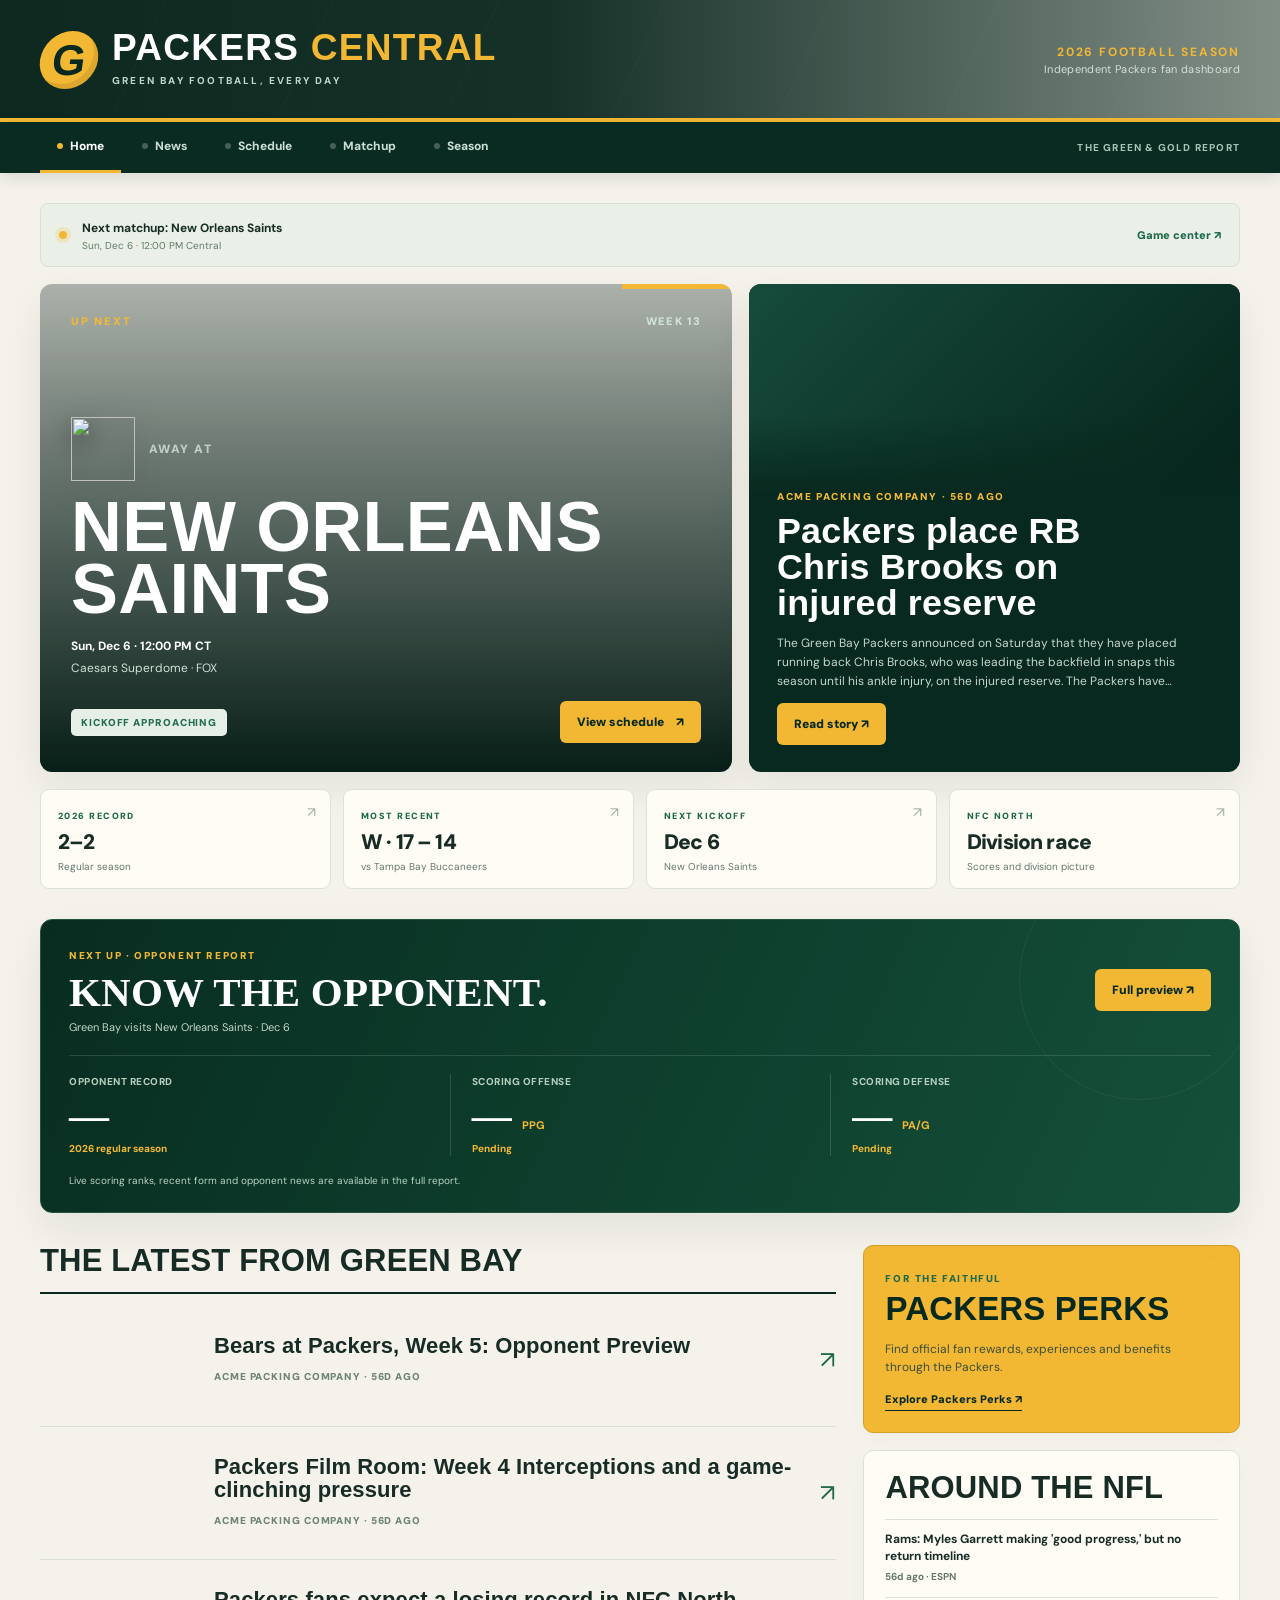
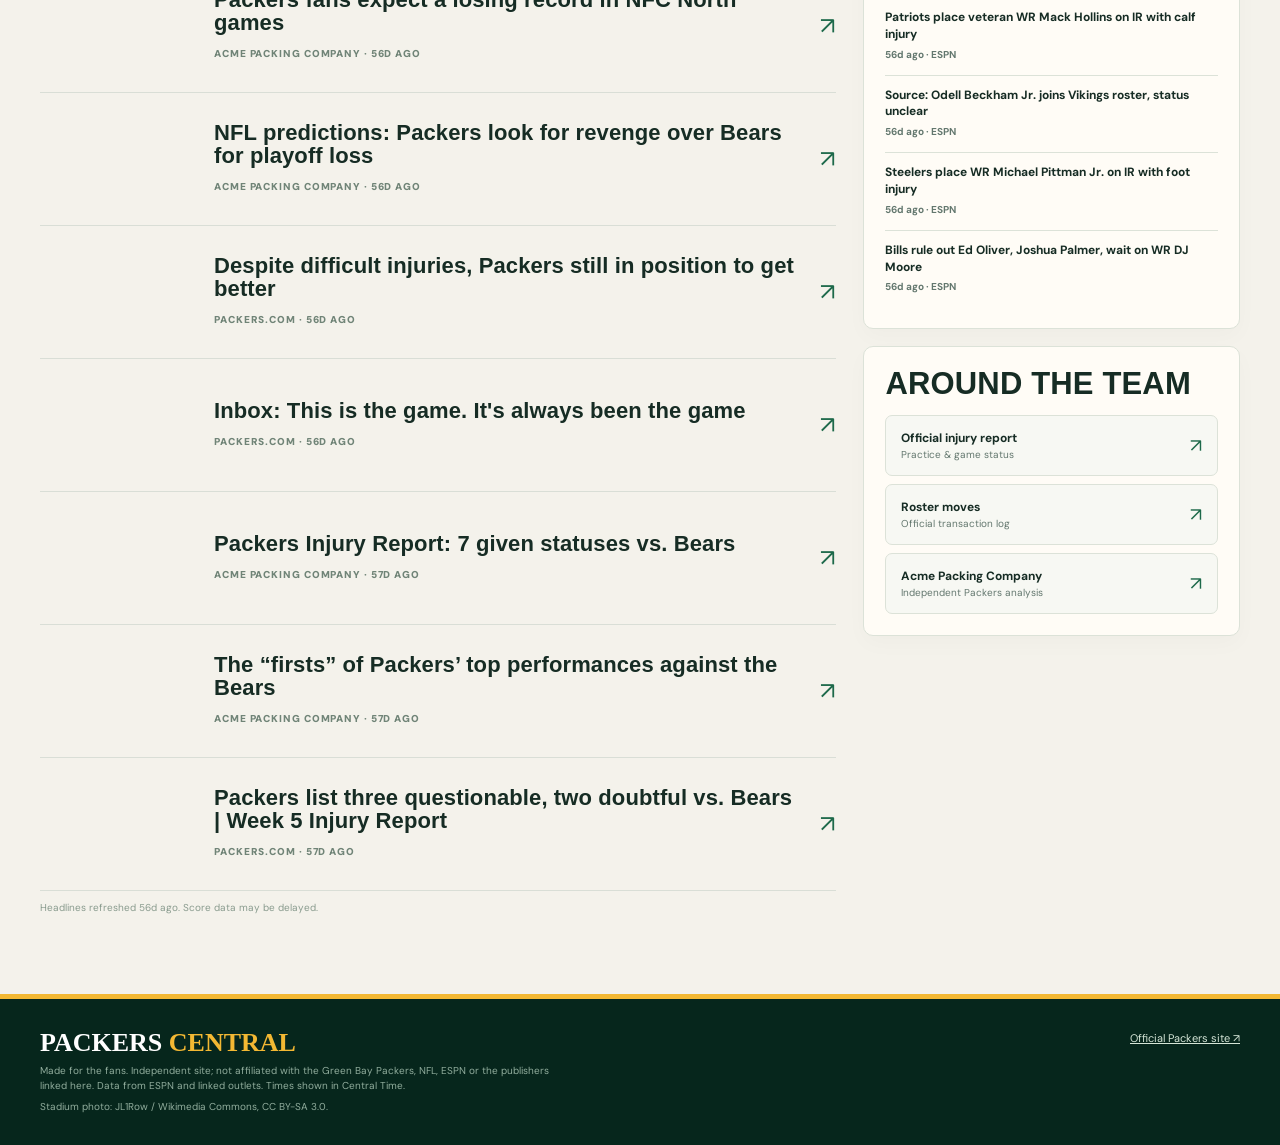
==== commit c77a761b: "Wire weekly scouting preview into home and dedicated Matchup page" ====
--- a/index.html
+++ b/index.html
@@ -1,4 +1,4 @@
 <!doctype html>
 <html lang="en"><head><meta charset="utf-8"><meta name="viewport" content="width=device-width,initial-scale=1"><meta name="theme-color" content="#08291f"><meta name="description" content="Green Bay Packers fan dashboard with latest headlines, live scores, next game and the 2026 schedule.">
-<title>Packers Central | Green Bay news, scores & schedule</title><link rel="manifest" href="manifest.webmanifest"><link rel="icon" type="image/svg+xml" href="icon.svg"><link rel="stylesheet" href="styles.css?v=10"></head>
-<body data-page="home"><div id="shell"><main class="page" role="main"><p>Loading Packers Central…</p></main></div><script src="app.js?v=10" defer></script></body></html>+<title>Packers Central | Green Bay news, scores & schedule</title><link rel="manifest" href="manifest.webmanifest"><link rel="icon" type="image/svg+xml" href="icon.svg"><link rel="stylesheet" href="styles.css?v=11"><link rel="stylesheet" href="scout.css?v=11"></head>
+<body data-page="home"><div id="shell"><main class="page" role="main"><p>Loading Packers Central…</p></main></div><script src="app.js?v=11" defer></script><script src="scout.js?v=11" defer></script></body></html>
--- a/scout.css
+++ b/scout.css
@@ -0,0 +1,91 @@
+.scout-teaser{background:linear-gradient(115deg,#082d20,#14503a);border:1px solid #25543d;color:white;border-radius:12px;padding:24px 28px;margin:0 0 32px;box-shadow:var(--shadow);overflow:hidden;position:relative}
+.scout-teaser:before{content:"";position:absolute;right:-20px;top:-60px;width:240px;height:240px;border:1px solid rgba(255,255,255,.06);border-radius:50%;pointer-events:none}
+.scout-teaser-header{display:flex;justify-content:space-between;gap:18px;align-items:center;position:relative}
+.scout-teaser-header h2{font:800 41px/.98 'Barlow Condensed';text-transform:uppercase;margin:7px 0}
+.scout-teaser-header p{font-size:11px;color:#c0d7ca;margin:0}
+.scout-teaser-stats{display:grid;grid-template-columns:repeat(3,minmax(0,1fr));gap:0;border-top:1px solid rgba(255,255,255,.13);margin-top:19px;padding-top:18px;position:relative}
+.scout-teaser-stats>div{padding:0 21px;border-left:1px solid rgba(255,255,255,.14)}
+.scout-teaser-stats>div:first-child{border-left:0;padding-left:0}
+.scout-teaser-stats small{display:block;font-size:10px;color:#b5cebd;text-transform:uppercase;letter-spacing:.05em;font-weight:800}
+.scout-teaser-stats strong{display:block;font:800 40px/1 'Barlow Condensed';margin:7px 0 5px}
+.scout-teaser-stats strong em{font:800 11px 'DM Sans';font-style:normal;color:var(--gold)}
+.scout-teaser-stats span{display:block;font-size:10px;color:var(--gold);font-weight:800}
+.scout-teaser-article{display:flex;align-items:center;gap:13px;text-decoration:none;color:inherit;border-top:1px solid rgba(255,255,255,.13);padding-top:15px;margin-top:18px}
+.scout-teaser-article small{font-size:10px;color:var(--gold);text-transform:uppercase;font-weight:900;white-space:nowrap}
+.scout-teaser-article b{font-size:12px;line-height:1.35;flex:1}
+.scout-teaser-article>span{color:var(--gold)}
+.scout-teaser-fine{font-size:10px;color:#bad4c4;margin:17px 0 0}
+.scout-hero{display:grid;grid-template-columns:minmax(0,1fr) 265px;gap:20px;align-items:center;position:relative;overflow:hidden;border-radius:12px;background:linear-gradient(110deg,#092a1f,#19583c);color:#fff;min-height:310px;padding:34px 38px}
+.scout-hero:after{content:"";position:absolute;inset:0;background:repeating-linear-gradient(120deg,transparent 0 110px,rgba(255,255,255,.018) 110px 111px);pointer-events:none}
+.scout-hero>div{position:relative;z-index:1}
+.scout-hero h2{font:800 clamp(48px,5.5vw,71px)/.89 'Barlow Condensed';text-transform:uppercase;margin:14px 0 18px;letter-spacing:-.025em}
+.scout-hero h2 span{color:var(--gold);font-size:.7em}
+.scout-hero p{font-size:12px;color:#d3e4d7;line-height:1.7}
+.scout-hero-links{display:flex;flex-wrap:wrap;gap:10px;margin-top:25px}
+.scout-outline{border:1px solid rgba(255,255,255,.3);color:white;background:rgba(255,255,255,.05)}
+.scout-hero-graphic{display:flex;align-items:center;justify-content:center;gap:10px}
+.scout-hero-graphic>b{display:grid;place-items:center;width:100px;height:100px;border-radius:50%;background:var(--gold);color:var(--forest);font:900 70px 'Barlow Condensed';transform:skewX(-7deg)}
+.scout-hero-graphic>span{font:800 34px 'Barlow Condensed';color:#a9c5b3}
+.scout-hero-graphic img{width:112px;height:112px;object-fit:contain;filter:drop-shadow(0 12px 18px rgba(0,0,0,.23))}
+.scout-info{display:flex;gap:20px;align-items:baseline;margin:18px 0;color:var(--muted);font-size:11px}
+.scout-info b{font-size:10px;font-weight:900;color:var(--green);white-space:nowrap;text-transform:uppercase;letter-spacing:.07em}
+.scout-info p{margin:0;line-height:1.65}
+.scout-compare{background:var(--paper);border:1px solid var(--line);border-radius:10px;display:grid;grid-template-columns:repeat(2,minmax(0,1fr));overflow:hidden}
+.scout-comparison-column:first-child{border-right:1px solid var(--line)}
+.scout-team-head{display:flex;align-items:center;gap:12px;background:#eaf0e8;padding:19px 22px}
+.scout-team-head b{display:block;font-size:15px}
+.scout-team-head small{display:block;color:var(--muted);font-size:10px;font-weight:800}
+.scout-team-chip{background:var(--forest);color:var(--gold);border-radius:6px;padding:9px 8px;min-width:54px;text-align:center;font:800 23px 'Barlow Condensed'}
+.scout-team-chip.gold-chip{background:var(--gold);color:var(--forest)}
+.scout-metric{position:relative;padding:17px 22px 19px;min-width:0;border-top:1px solid var(--line)}
+.scout-metric-head{display:flex;justify-content:space-between;gap:10px;align-items:baseline;font-size:10px;text-transform:uppercase;letter-spacing:.04em;font-weight:900;color:var(--muted)}
+.scout-metric-rank{color:var(--green);white-space:nowrap}
+.scout-metric strong{display:block;font:800 44px/1 'Barlow Condensed';margin:9px 0 4px}
+.scout-metric small{font-size:10px;color:var(--muted)}
+.scout-columns{display:grid;grid-template-columns:.85fr 1.15fr;align-items:start;gap:18px;margin-top:24px}
+.scout-columns .season-panel{margin:0}
+.scout-section-hint{font-size:10px;color:var(--muted);margin:-5px 0 14px}
+.scout-result{display:flex;align-items:center;gap:12px;padding:12px 0;border-top:1px solid var(--line)}
+.scout-result .tag{width:29px;min-width:29px;text-align:center;justify-content:center;padding:5px}
+.scout-result-game{flex:1;min-width:0}
+.scout-result-game b,.scout-result-game small{display:block}
+.scout-result-game b{font-size:12px}
+.scout-result-game small{font-size:10px;color:var(--muted)}
+.scout-result>strong{font:800 25px/1 'Barlow Condensed'}
+.scout-headline{display:block;position:relative;border-top:1px solid var(--line);padding:12px 26px 12px 0;text-decoration:none}
+.scout-headline small{display:block;color:var(--green);font-size:9px;text-transform:uppercase;letter-spacing:.08em;font-weight:900;margin-bottom:5px}
+.scout-headline b{display:block;font-size:13px;line-height:1.36}
+.scout-headline span{position:absolute;right:0;top:26px;color:var(--green)}
+.scout-headline:hover b{color:var(--green)}
+.scout-empty{font-size:12px;color:var(--muted);padding:20px 0}
+.scout-empty a{color:var(--green);font-weight:900}
+.score-order{display:block!important;color:var(--muted)!important;white-space:nowrap;font-size:10px!important;margin-top:5px!important}
+.spotlight-score-order{display:block;color:#d3e5d8;font-size:10px;margin-top:5px;letter-spacing:.06em}
+@media(max-width:760px){
+.scout-teaser{padding:20px 17px}
+.scout-teaser-header h2{font-size:30px}
+.scout-teaser-header .button{padding:10px;font-size:10px}
+.scout-teaser-stats>div{padding:0 9px}
+.scout-teaser-stats strong{font-size:30px}
+.scout-teaser-stats small{font-size:9px}
+.scout-teaser-stats span{font-size:9px}
+.scout-teaser-article{display:block}
+.scout-teaser-article small{display:block;margin-bottom:5px}
+.scout-teaser-article span{display:none}
+.scout-hero{grid-template-columns:1fr;gap:20px;padding:25px 21px}
+.scout-hero h2{font-size:50px}
+.scout-hero-graphic{justify-content:flex-start}
+.scout-hero-graphic>b{width:63px;height:63px;font-size:43px}
+.scout-hero-graphic img{width:72px;height:72px}
+.scout-info{display:block}.scout-info b{display:block;margin-bottom:5px}
+.scout-team-head{padding:14px 9px;gap:8px}
+.scout-team-chip{min-width:41px;font-size:18px;padding:8px 4px}
+.scout-team-head b{font-size:11px}
+.scout-metric{padding:13px 10px}
+.scout-metric-head{font-size:9px;gap:5px}
+.scout-metric-rank{font-size:9px}
+.scout-metric strong{font-size:35px}
+.scout-columns{grid-template-columns:1fr}
+.game-result{flex-wrap:wrap}
+.game-result .score-order{display:block!important;width:100%;font-size:9px!important}
+}
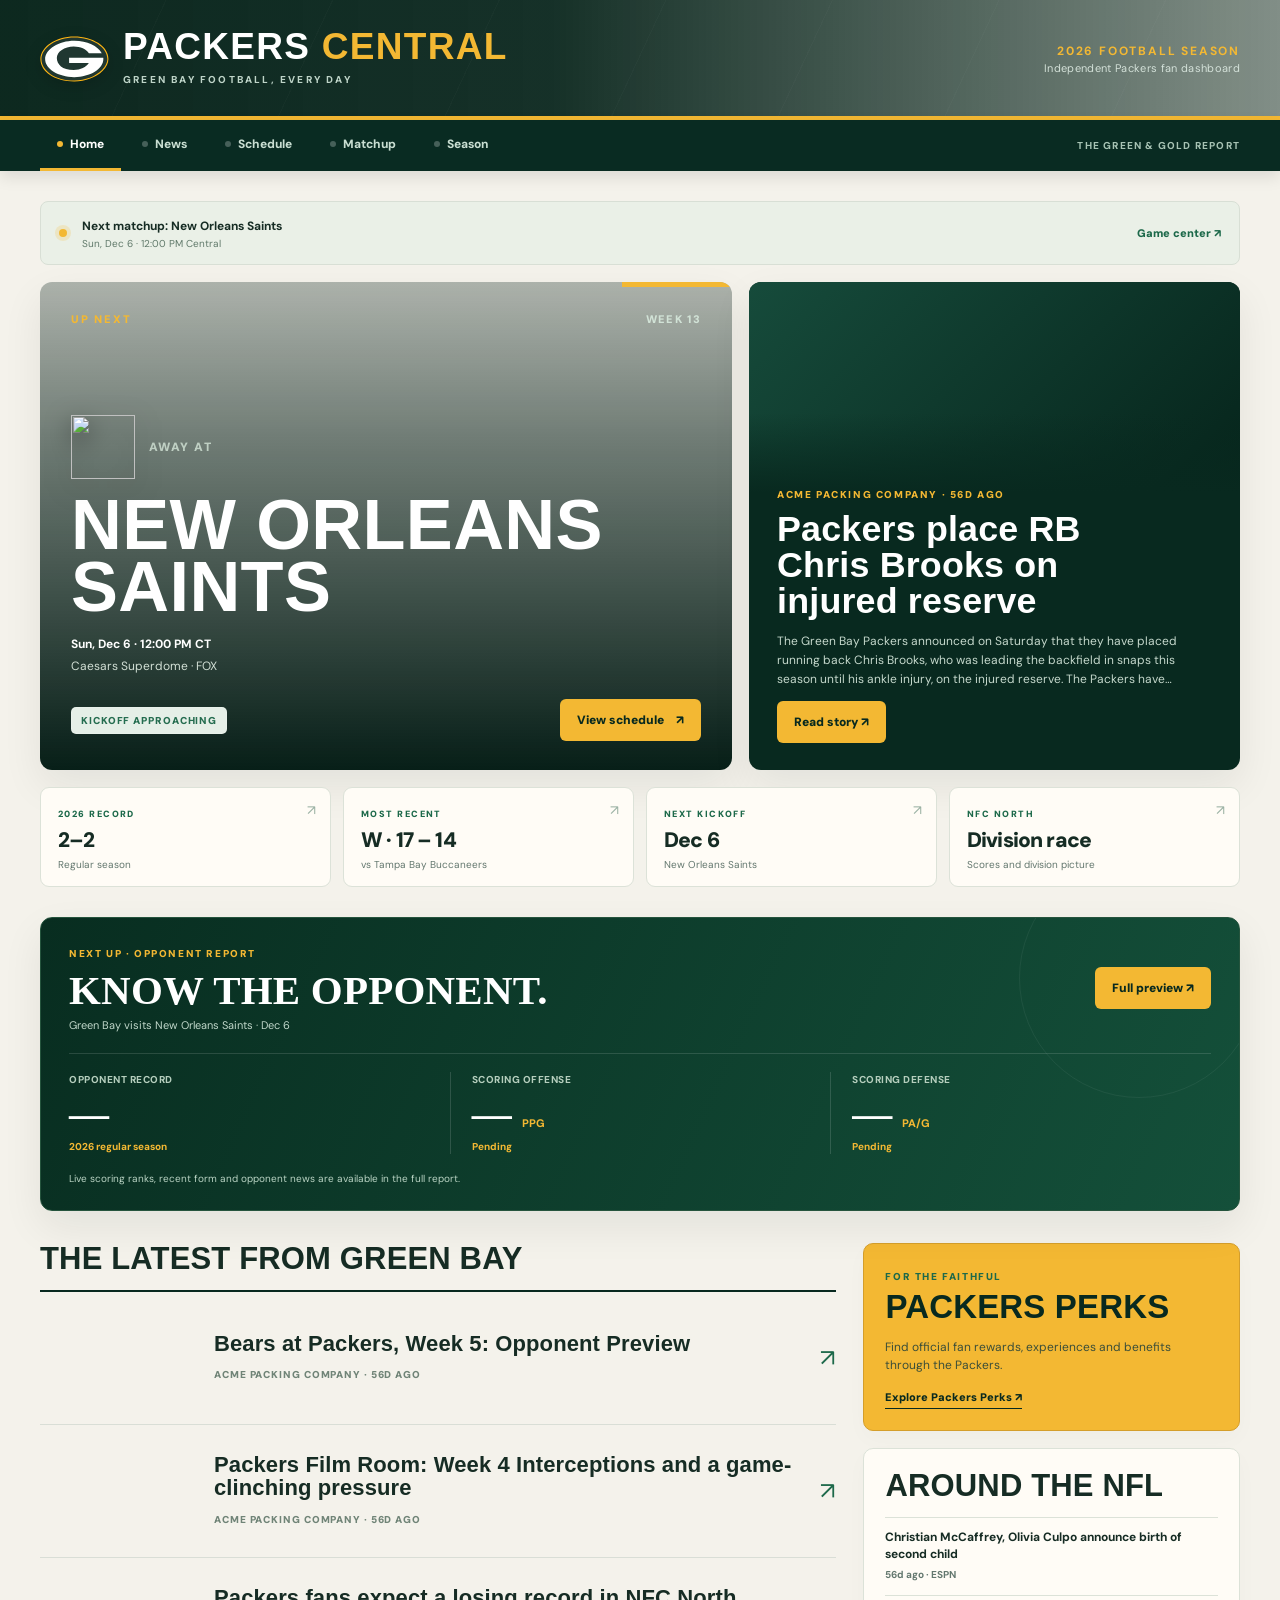
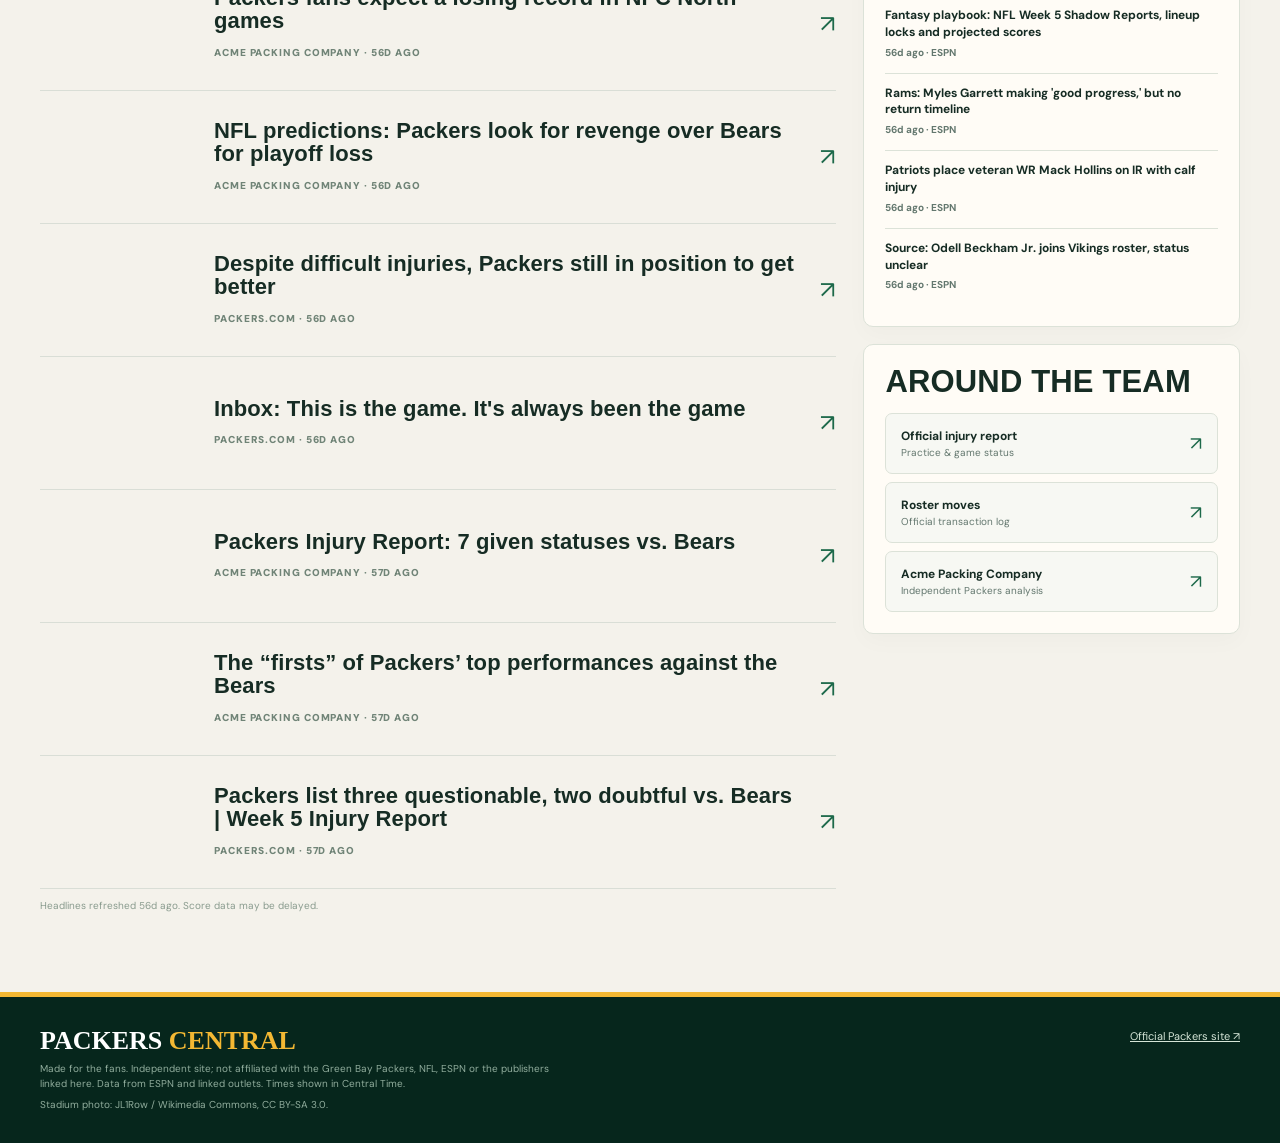
==== commit 3d615a9c: "Use the official Packers logo consistently across the site and PWA icon" ====
--- a/index.html
+++ b/index.html
@@ -1,4 +1,4 @@
 <!doctype html>
 <html lang="en"><head><meta charset="utf-8"><meta name="viewport" content="width=device-width,initial-scale=1"><meta name="theme-color" content="#08291f"><meta name="description" content="Green Bay Packers fan dashboard with latest headlines, live scores, next game and the 2026 schedule.">
-<title>Packers Central | Green Bay news, scores & schedule</title><link rel="manifest" href="manifest.webmanifest"><link rel="icon" type="image/svg+xml" href="icon.svg"><link rel="stylesheet" href="styles.css?v=11"><link rel="stylesheet" href="scout.css?v=11"></head>
-<body data-page="home"><div id="shell"><main class="page" role="main"><p>Loading Packers Central…</p></main></div><script src="app.js?v=11" defer></script><script src="scout.js?v=11" defer></script></body></html>+<title>Packers Central | Green Bay news, scores & schedule</title><link rel="manifest" href="manifest.webmanifest"><link rel="icon" type="image/svg+xml" href="icon.svg"><link rel="stylesheet" href="styles.css?v=13"><link rel="stylesheet" href="scout.css?v=13"></head>
+<body data-page="home"><div id="shell"><main class="page" role="main"><p>Loading Packers Central…</p></main></div><script src="app.js?v=13" defer></script><script src="scout.js?v=13" defer></script></body></html>
--- a/styles.css
+++ b/styles.css
@@ -1,11 +1,11 @@
 @import url('https://fonts.googleapis.com/css2?family=Barlow+Condensed:wght@500;600;700;800;900&family=DM+Sans:wght@400;500;600;700;800&display=swap');
 :root{--forest:#08291f;--pine:#0d3b2e;--pine2:#164b3b;--green:#1d694a;--gold:#f3b833;--cream:#f4f2eb;--paper:#fffcf6;--ink:#162c24;--muted:#63776e;--line:#dce2d8;--white:#fff;--win:#0d7651;--loss:#b14a43;--shadow:0 16px 40px rgba(7,33,25,.075)}
 *,*::before,*::after{box-sizing:border-box}html{scroll-behavior:smooth;scroll-padding-top:92px}body{margin:0;background:var(--cream);color:var(--ink);font-family:'DM Sans',system-ui,-apple-system,sans-serif;font-size:14px;line-height:1.5}a{color:inherit}button{font:inherit}button,a{-webkit-tap-highlight-color:transparent}button:focus-visible,a:focus-visible,select:focus-visible{outline:3px solid #da9120;outline-offset:3px}img{max-width:100%}h1,h2,h3,h4,p{margin-top:0}.condensed,h1,h2,h3,.brand-main,.stat-value,.big-score,.match-title{font-family:'Barlow Condensed','Arial Narrow',Impact,sans-serif;font-weight:800;letter-spacing:.005em}
-.masthead{color:white;background:linear-gradient(90deg,rgba(5,34,25,.97) 0%,rgba(5,34,25,.93) 43%,rgba(5,34,25,.48) 100%),url('https://upload.wikimedia.org/wikipedia/commons/thumb/e/e3/Lambeau_Field.jpg/1280px-Lambeau_Field.jpg') center 48%/cover;position:relative;border-bottom:4px solid var(--gold)}.masthead:before{content:"";position:absolute;inset:0;pointer-events:none;background:repeating-linear-gradient(115deg,transparent 0 150px,rgba(255,255,255,.018) 150px 151px)}.masthead-inner{max-width:1260px;margin:auto;padding:31px 30px 29px;display:flex;align-items:center;justify-content:space-between;gap:20px;position:relative}.brand{display:inline-flex;align-items:center;gap:14px;text-decoration:none;color:white}.brand-mark{width:58px;height:58px;display:grid;place-items:center;flex:none;background:var(--gold);color:var(--forest);border-radius:50%;font:900 43px/1 'Barlow Condensed',sans-serif;transform:skewX(-8deg);box-shadow:inset -5px -5px 0 rgba(0,0,0,.09)}.brand-main{display:block;font-size:37px;line-height:.84;letter-spacing:.035em}.brand-main span{color:var(--gold)}.brand-sub{display:block;margin-top:10px;font-size:10px;letter-spacing:.22em;text-transform:uppercase;color:#bed4c8;font-weight:800}.mast-meta{text-align:right;font-size:11px;color:#d4e1d9;letter-spacing:.03em}.mast-meta strong{display:block;color:var(--gold);font-size:12px;letter-spacing:.15em;text-transform:uppercase}.nav-shell{position:sticky;top:0;z-index:30;background:#092b22;box-shadow:0 6px 15px rgba(0,0,0,.1)}.nav-inner{max-width:1260px;margin:auto;padding:0 30px;display:flex;align-items:center;justify-content:space-between;gap:16px}.nav-list{display:flex;align-items:center;gap:4px;overflow:auto;scrollbar-width:none}.nav-list::-webkit-scrollbar{display:none}.nav-item{display:inline-flex;align-items:center;gap:7px;padding:15px 17px;color:#c9ded2;font-size:12px;font-weight:800;text-decoration:none;border-bottom:3px solid transparent;white-space:nowrap;transition:color .2s,background .2s}.nav-item:hover{color:white;background:rgba(255,255,255,.06)}.nav-item.active{color:white;border-bottom-color:var(--gold)}.nav-item.active .nav-dot{background:var(--gold)}.nav-dot{display:block;width:6px;height:6px;border-radius:50%;background:rgba(255,255,255,.25)}.nav-right{font-size:10px;text-transform:uppercase;letter-spacing:.12em;font-weight:800;color:#a7c3b4;white-space:nowrap}.page{max-width:1260px;margin:auto;padding:30px 30px 70px}.eyebrow{font-size:10px;letter-spacing:.16em;text-transform:uppercase;font-weight:900;color:var(--green)}.eyebrow.gold{color:var(--gold)}.page-heading{display:flex;justify-content:space-between;align-items:end;gap:20px;margin-bottom:24px}.page-heading h1{font-size:clamp(46px,6vw,74px);line-height:.88;margin:8px 0 8px;text-transform:uppercase}.page-heading p{color:var(--muted);max-width:560px;margin:0;font-size:13px}.updated{font-size:11px;color:var(--muted);white-space:nowrap}.section-head{display:flex;justify-content:space-between;align-items:baseline;gap:12px;margin-bottom:16px}.section-head h2{font-size:31px;text-transform:uppercase;line-height:1;margin:0}.section-head a{color:var(--green);font-weight:800;text-decoration:none;font-size:11px}.section-head a:hover{text-decoration:underline}.section-caption{color:var(--muted);font-size:11px;font-weight:700}.tag{display:inline-flex;align-items:center;gap:5px;border-radius:5px;padding:5px 9px;font-size:10px;font-weight:900;letter-spacing:.09em;text-transform:uppercase;background:#e6eae1;color:#557064}.tag.win{background:#d4eadf;color:#006847}.tag.loss{background:#fae0db;color:#983c35}.tag.tie{background:#e7e5dc;color:#4b5d52}.tag.live{background:#fce4af;color:#8b4c00}.tag.upcoming{background:#e5efe7;color:#256d50}.button{display:inline-flex;gap:12px;align-items:center;justify-content:center;border:0;border-radius:6px;padding:12px 17px;text-decoration:none;font-weight:900;font-size:12px;transition:transform .2s,background .2s}.button:hover{transform:translateY(-2px)}.button.gold{background:var(--gold);color:var(--forest)}.button.dark{background:var(--forest);color:white}.button.outline{border:1px solid #b7cabd;background:transparent;color:var(--forest)}
+.masthead{color:white;background:linear-gradient(90deg,rgba(5,34,25,.97) 0%,rgba(5,34,25,.93) 43%,rgba(5,34,25,.48) 100%),url('https://upload.wikimedia.org/wikipedia/commons/thumb/e/e3/Lambeau_Field.jpg/1280px-Lambeau_Field.jpg') center 48%/cover;position:relative;border-bottom:4px solid var(--gold)}.masthead:before{content:"";position:absolute;inset:0;pointer-events:none;background:repeating-linear-gradient(115deg,transparent 0 150px,rgba(255,255,255,.018) 150px 151px)}.masthead-inner{max-width:1260px;margin:auto;padding:31px 30px 29px;display:flex;align-items:center;justify-content:space-between;gap:20px;position:relative}.brand{display:inline-flex;align-items:center;gap:14px;text-decoration:none;color:white}.brand-mark{width:69px;height:54px;display:block;flex:none;object-fit:contain;filter:drop-shadow(0 5px 8px rgba(0,0,0,.15))}.brand-main{display:block;font-size:37px;line-height:.84;letter-spacing:.035em}.brand-main span{color:var(--gold)}.brand-sub{display:block;margin-top:10px;font-size:10px;letter-spacing:.22em;text-transform:uppercase;color:#bed4c8;font-weight:800}.mast-meta{text-align:right;font-size:11px;color:#d4e1d9;letter-spacing:.03em}.mast-meta strong{display:block;color:var(--gold);font-size:12px;letter-spacing:.15em;text-transform:uppercase}.nav-shell{position:sticky;top:0;z-index:30;background:#092b22;box-shadow:0 6px 15px rgba(0,0,0,.1)}.nav-inner{max-width:1260px;margin:auto;padding:0 30px;display:flex;align-items:center;justify-content:space-between;gap:16px}.nav-list{display:flex;align-items:center;gap:4px;overflow:auto;scrollbar-width:none}.nav-list::-webkit-scrollbar{display:none}.nav-item{display:inline-flex;align-items:center;gap:7px;padding:15px 17px;color:#c9ded2;font-size:12px;font-weight:800;text-decoration:none;border-bottom:3px solid transparent;white-space:nowrap;transition:color .2s,background .2s}.nav-item:hover{color:white;background:rgba(255,255,255,.06)}.nav-item.active{color:white;border-bottom-color:var(--gold)}.nav-item.active .nav-dot{background:var(--gold)}.nav-dot{display:block;width:6px;height:6px;border-radius:50%;background:rgba(255,255,255,.25)}.nav-right{font-size:10px;text-transform:uppercase;letter-spacing:.12em;font-weight:800;color:#a7c3b4;white-space:nowrap}.page{max-width:1260px;margin:auto;padding:30px 30px 70px}.eyebrow{font-size:10px;letter-spacing:.16em;text-transform:uppercase;font-weight:900;color:var(--green)}.eyebrow.gold{color:var(--gold)}.page-heading{display:flex;justify-content:space-between;align-items:end;gap:20px;margin-bottom:24px}.page-heading h1{font-size:clamp(46px,6vw,74px);line-height:.88;margin:8px 0 8px;text-transform:uppercase}.page-heading p{color:var(--muted);max-width:560px;margin:0;font-size:13px}.updated{font-size:11px;color:var(--muted);white-space:nowrap}.section-head{display:flex;justify-content:space-between;align-items:baseline;gap:12px;margin-bottom:16px}.section-head h2{font-size:31px;text-transform:uppercase;line-height:1;margin:0}.section-head a{color:var(--green);font-weight:800;text-decoration:none;font-size:11px}.section-head a:hover{text-decoration:underline}.section-caption{color:var(--muted);font-size:11px;font-weight:700}.tag{display:inline-flex;align-items:center;gap:5px;border-radius:5px;padding:5px 9px;font-size:10px;font-weight:900;letter-spacing:.09em;text-transform:uppercase;background:#e6eae1;color:#557064}.tag.win{background:#d4eadf;color:#006847}.tag.loss{background:#fae0db;color:#983c35}.tag.tie{background:#e7e5dc;color:#4b5d52}.tag.live{background:#fce4af;color:#8b4c00}.tag.upcoming{background:#e5efe7;color:#256d50}.button{display:inline-flex;gap:12px;align-items:center;justify-content:center;border:0;border-radius:6px;padding:12px 17px;text-decoration:none;font-weight:900;font-size:12px;transition:transform .2s,background .2s}.button:hover{transform:translateY(-2px)}.button.gold{background:var(--gold);color:var(--forest)}.button.dark{background:var(--forest);color:white}.button.outline{border:1px solid #b7cabd;background:transparent;color:var(--forest)}
 .topline{display:flex;justify-content:space-between;gap:18px;align-items:center;margin-bottom:17px;padding:13px 18px;border:1px solid #d8dfd5;background:#eaf0e7;border-radius:8px}.topline-left{display:flex;align-items:center;gap:15px}.live-pip{background:var(--gold);width:8px;height:8px;border-radius:50%;box-shadow:0 0 0 4px rgba(243,184,51,.2)}.topline strong{font-size:12px}.topline small{display:block;color:#60796a;font-size:10px}.topline a{font-size:11px;font-weight:900;text-decoration:none;color:var(--green)}.feature-layout{display:grid;grid-template-columns:1.17fr .83fr;gap:17px;align-items:stretch}.game-spotlight{position:relative;min-height:465px;border-radius:12px;overflow:hidden;color:white;background:linear-gradient(0deg,rgba(4,28,21,.99),rgba(4,28,21,.55) 68%,rgba(4,28,21,.3)),url('https://upload.wikimedia.org/wikipedia/commons/thumb/e/e3/Lambeau_Field.jpg/1280px-Lambeau_Field.jpg') center 50%/cover;display:flex;flex-direction:column;justify-content:space-between;padding:29px 31px;box-shadow:var(--shadow)}.game-spotlight:after{content:"";position:absolute;top:0;right:0;width:110px;height:5px;background:var(--gold)}.spotlight-top{display:flex;justify-content:space-between;align-items:start;gap:10px;position:relative;z-index:1}.spotlight-top .eyebrow{font-size:11px}.spotlight-week{color:#d1e2d6;font-size:11px;font-weight:900;letter-spacing:.12em}.spotlight-body{position:relative;z-index:1}.spotlight-opponent{display:flex;align-items:center;gap:14px;margin:15px 0}.spotlight-opponent img{width:64px;height:64px;object-fit:contain;filter:drop-shadow(0 7px 12px rgba(0,0,0,.5))}.spotlight-opponent .versus{font-size:12px;color:#bfcfc3;text-transform:uppercase;font-weight:900;letter-spacing:.12em}.spotlight h2,.game-spotlight h2{font-size:clamp(45px,5.5vw,72px);line-height:.88;text-transform:uppercase;margin:0 0 15px;max-width:590px;text-wrap:balance}.spotlight-info{color:#d2dfd5;font-size:12px;line-height:1.9}.spotlight-info b{color:#fff}.spotlight-footer{display:flex;align-items:center;justify-content:space-between;gap:12px;margin-top:21px}.big-score{font-size:40px;line-height:1;color:white}.spotlight .tag,.game-spotlight .tag{border:1px solid rgba(255,255,255,.13)}.feature-news{position:relative;display:flex;flex-direction:column;min-width:0;border-radius:12px;background:var(--forest);overflow:hidden;box-shadow:var(--shadow)}.feature-photo{height:57%;min-height:210px;position:relative;background:linear-gradient(135deg,#164b3b,#06241b);overflow:hidden}.feature-photo img{width:100%;height:100%;object-fit:cover;display:block}.feature-photo:after{content:"";position:absolute;bottom:-1px;left:0;right:0;height:80px;background:linear-gradient(0deg,var(--forest),transparent)}.feature-body{position:relative;flex:1;margin-top:-15px;z-index:1;color:white;padding:10px 28px 27px;display:flex;flex-direction:column;align-items:start}.feature-body h2{font-size:clamp(27px,2.8vw,39px);line-height:1.01;margin:9px 0 12px;text-wrap:balance}.feature-body p{color:#c5d8cc;font-size:12px;line-height:1.6;margin:0 0 12px;display:-webkit-box;-webkit-line-clamp:3;-webkit-box-orient:vertical;overflow:hidden}.feature-body .button{margin-top:auto}.feature-fallback{width:100%;height:100%;display:grid;place-items:center;font:800 86px 'Barlow Condensed';color:rgba(243,184,51,.25)}.at-a-glance{display:grid;grid-template-columns:repeat(4,1fr);gap:12px;margin:17px 0 30px}.glance-tile{min-height:94px;padding:14px 17px;background:var(--paper);border:1px solid var(--line);border-radius:9px;text-decoration:none;position:relative;overflow:hidden}.glance-tile:hover{border-color:#9fbaa9}.glance-tile:after{content:"↗";position:absolute;right:14px;top:12px;color:#9ab1a3}.glance-tile .eyebrow{font-size:9px}.glance-tile strong{display:block;font-size:21px;font-weight:900;margin-top:6px;letter-spacing:-.04em;line-height:1.1}.glance-tile small{display:block;font-size:10px;color:var(--muted);margin-top:5px}
 .editorial-grid{display:grid;grid-template-columns:minmax(0,1.65fr) minmax(270px,.78fr);gap:27px;align-items:start}.section-block{margin-top:28px}.section-block:first-child{margin-top:0}.news-feed{border-top:2px solid var(--forest);background:transparent}.news-item{display:grid;grid-template-columns:154px 1fr auto;gap:19px;align-items:center;padding:17px 1px;border-bottom:1px solid #d9ded6;text-decoration:none;transition:background .16s}.news-item:hover{background:rgba(255,255,255,.55)}.news-thumb{width:154px;height:98px;object-fit:cover;border-radius:6px;background:#d8e1d8}.news-thumb.fallback{display:grid;place-items:center;color:#6b8c79;font:800 25px 'Barlow Condensed'}.news-body h3{font-size:22px;line-height:1.05;margin:0 0 8px}.news-meta{font-size:10px;color:#708477;text-transform:uppercase;letter-spacing:.09em;font-weight:900}.news-item-arrow{color:var(--green);font-size:24px}.sidebar-card{border:1px solid var(--line);border-radius:10px;background:var(--paper);padding:21px;margin-bottom:17px;box-shadow:0 8px 22px rgba(0,0,0,.025)}.sidebar-card h3{font-size:27px;line-height:1;margin:4px 0 15px;text-transform:uppercase}.sidebar-list a{display:block;text-decoration:none;padding:11px 0;border-top:1px solid var(--line)}.sidebar-list b{display:block;font-size:12px;line-height:1.4}.sidebar-list small{color:var(--muted);font-size:10px;font-weight:700}.sidebar-list a:hover b{color:var(--green)}.reward-card{background:var(--gold);border-color:#d49e2b;color:var(--forest)}.reward-card h3{font-size:33px}.reward-card p{font-size:12px;line-height:1.5;color:#3b4e39}.reward-card a{display:inline-flex;font-size:11px;font-weight:900;text-decoration:none;border-bottom:1px solid var(--forest);padding-bottom:3px}
 .schedule-controls{display:flex;justify-content:space-between;gap:14px;align-items:center;flex-wrap:wrap;margin:0 0 16px}.filter-bar{display:flex;flex-wrap:wrap;gap:7px}.filter{border:1px solid #c8d3c8;background:var(--paper);border-radius:5px;color:#456258;padding:9px 13px;font-size:11px;font-weight:900;cursor:pointer}.filter.active{background:var(--forest);border-color:var(--forest);color:white}.filter:hover:not(.active){background:#e5ece4}.schedule-stack{display:grid;gap:9px}.game-row{border:1px solid var(--line);border-radius:9px;background:var(--paper);display:grid;grid-template-columns:88px 60px minmax(0,1fr) auto;align-items:center;gap:18px;padding:15px 19px;position:relative;scroll-margin-top:90px;transition:border-color .16s,transform .16s}.game-row:not(.bye):hover{border-color:#90b49c;transform:translateX(2px)}.game-row.next{border:2px solid #c3912d;box-shadow:0 8px 24px rgba(157,111,26,.1)}.game-row.next:before{content:"UP NEXT";position:absolute;top:-9px;right:18px;padding:2px 9px;background:var(--gold);color:var(--forest);font-size:9px;letter-spacing:.08em;font-weight:900;border-radius:3px}.game-date{border-right:1px solid var(--line);padding-right:15px;min-width:0}.game-date .week{display:block;text-transform:uppercase;color:var(--green);font-size:9px;font-weight:900;letter-spacing:.12em}.game-date strong{display:block;margin-top:3px;font:800 23px/1 'Barlow Condensed';white-space:nowrap}.game-date small{display:block;color:var(--muted);font-size:10px;margin-top:4px}.game-logo{height:54px;width:54px;object-fit:contain}.game-match{min-width:0}.game-match strong{font-size:24px;line-height:1.04;font-family:'Barlow Condensed';text-transform:uppercase;display:block}.game-match small{display:block;color:var(--muted);font-size:11px;margin-top:4px}.game-result{text-align:right;min-width:105px}.game-result strong{display:block;font:800 27px/1 'Barlow Condensed';margin-top:7px;white-space:nowrap}.game-result small{display:block;color:var(--muted);font-size:10px;margin-top:6px}.game-row.bye{grid-template-columns:88px 1fr;color:var(--muted);background:#eaeee7;border-style:dashed}.game-row.bye strong{font-size:18px;color:var(--ink)}.results-summary{display:flex;flex-wrap:wrap;gap:18px;align-items:center;background:var(--forest);border-radius:10px;color:#fff;padding:20px 24px;margin-bottom:21px}.results-summary strong{font:800 35px/1 'Barlow Condensed';color:white}.results-summary small{font-size:10px;color:#aec9b8;text-transform:uppercase;letter-spacing:.1em;font-weight:800}.results-summary .right{margin-left:auto;color:#d6e7db;font-size:11px}.metric-grid{display:grid;grid-template-columns:repeat(4,1fr);gap:12px;margin:21px 0 28px}.metric{background:var(--paper);border:1px solid var(--line);border-radius:9px;padding:19px 21px;min-height:120px}.metric .eyebrow{font-size:9px}.metric .stat-value{font-size:45px;line-height:1;margin:7px 0 0;display:block}.metric small{color:var(--muted);font-size:11px}.metric.feature{background:var(--forest);color:#fff;border-color:var(--forest)}.metric.feature .eyebrow{color:var(--gold)}.metric.feature small{color:#b7cfc0}.season-grid{display:grid;grid-template-columns:minmax(0,1.18fr) minmax(285px,.82fr);gap:20px}.season-panel{border:1px solid var(--line);background:var(--paper);border-radius:9px;padding:22px;margin-bottom:20px}.season-panel .section-head{margin-bottom:15px}.season-panel h2{font-size:27px}.table-wrap{overflow-x:auto}table.standings{width:100%;border-collapse:collapse;text-align:center;font-size:12px}table.standings th{font-size:10px;letter-spacing:.08em;text-transform:uppercase;color:#7c9182;font-weight:900;padding:12px 8px;border-bottom:1px solid var(--line)}table.standings td{padding:13px 8px;border-bottom:1px solid var(--line);font-weight:700}table.standings th:first-child,table.standings td:first-child{text-align:left}table.standings tr.packers{background:#e7f0e7;color:var(--green);font-weight:900}table.standings tr:last-child td{border-bottom:0}.recent-result{display:flex;align-items:center;justify-content:space-between;gap:12px;padding:13px 0;border-top:1px solid var(--line)}.recent-result b{font-size:12px}.recent-result small{display:block;color:var(--muted);font-size:10px;margin-top:3px}.recent-result .tag{flex:none}.resource-list{display:grid;gap:8px}.resource-list a{display:flex;justify-content:space-between;gap:12px;align-items:center;border:1px solid var(--line);border-radius:7px;padding:13px 15px;text-decoration:none;background:#f7f8f3}.resource-list a:hover{border-color:#91ad96;background:#edf3ec}.resource-list b{display:block;font-size:12px}.resource-list small{color:var(--muted);font-size:10px;display:block}.resource-list .arrow{color:var(--green);font-size:19px}.empty{padding:24px 0;color:var(--muted);font-size:12px}.fine-print{font-size:10px;color:var(--muted);line-height:1.6;margin-top:12px}.site-footer{background:#06261c;color:#aec8b8;border-top:5px solid var(--gold)}.footer-inner{max-width:1260px;margin:auto;padding:31px 30px;display:flex;justify-content:space-between;gap:24px;align-items:start}.footer-inner strong{color:white;font:800 26px/1 'Barlow Condensed'}.footer-inner strong span{color:var(--gold)}.footer-inner small{display:block;max-width:520px;font-size:10px;margin-top:6px;color:#91ad9d}.footer-inner a{color:#d5e5d7;font-size:11px}.status-note{color:#899b8e;font-size:10px;margin:9px 0}.score-highlight{color:var(--gold)}.muted{color:var(--muted)}.hidden{display:none!important}
 @media(max-width:980px){.feature-layout{grid-template-columns:1fr 1fr}.at-a-glance{grid-template-columns:repeat(2,1fr)}.game-spotlight{min-height:440px}.game-spotlight h2{font-size:53px}.editorial-grid{grid-template-columns:1.35fr .8fr}.news-item{grid-template-columns:112px 1fr auto;gap:12px}.news-thumb{width:112px;height:83px}.news-body h3{font-size:20px}}
-@media(max-width:700px){.masthead-inner{padding:20px 16px 21px}.brand{gap:10px}.brand-mark{width:45px;height:45px;font-size:34px}.brand-main{font-size:29px}.brand-sub{font-size:8px;letter-spacing:.14em;margin-top:8px}.mast-meta{display:none}.nav-inner{padding:0 9px}.nav-item{padding:12px 12px;font-size:11px}.nav-right{display:none}.page{padding:19px 14px 49px}.page-heading{display:block}.page-heading h1{font-size:53px}.page-heading .updated{display:block;margin-top:12px}.topline{padding:12px 13px}.topline a{white-space:nowrap}.feature-layout{grid-template-columns:1fr;gap:13px}.game-spotlight{min-height:380px;padding:23px}.game-spotlight h2{font-size:60px}.feature-news{min-height:405px}.feature-photo{height:220px;min-height:220px}.feature-body{padding:7px 22px 23px}.feature-body h2{font-size:33px}.at-a-glance{grid-template-columns:1fr 1fr;gap:9px;margin-top:12px}.glance-tile{min-height:95px;padding:13px}.glance-tile strong{font-size:18px}.editorial-grid,.season-grid{grid-template-columns:1fr;gap:12px}.section-head h2{font-size:28px}.sidebar{margin-top:22px}.sidebar-card{padding:19px}.news-item{grid-template-columns:108px 1fr 13px;gap:11px;padding:13px 0}.news-thumb{width:108px;height:80px}.news-body h3{font-size:18px}.news-meta{font-size:9px}.news-item-arrow{font-size:17px}.game-row{grid-template-columns:58px 39px minmax(0,1fr);gap:10px;padding:14px 12px}.game-date{padding-right:8px}.game-date strong{font-size:18px}.game-date small{font-size:9px}.game-logo{height:38px;width:38px}.game-match strong{font-size:21px}.game-match small{font-size:10px}.game-result{grid-column:3;text-align:left;display:flex;align-items:center;justify-content:space-between;gap:7px;min-width:0}.game-result strong{margin:0;font-size:22px}.game-result small{display:none}.game-row.bye{grid-template-columns:58px 1fr}.schedule-controls{align-items:stretch}.filter{padding:9px 11px}.metric-grid{grid-template-columns:1fr 1fr;gap:9px}.metric{padding:15px;min-height:105px}.metric .stat-value{font-size:37px}.results-summary{padding:16px;gap:11px}.results-summary .right{margin-left:0;width:100%}.footer-inner{padding:23px 16px;display:block}.footer-inner>a{display:inline-block;margin-top:16px}}
+@media(max-width:700px){.masthead-inner{padding:20px 16px 21px}.brand{gap:10px}.brand-mark{width:50px;height:43px}.brand-main{font-size:29px}.brand-sub{font-size:8px;letter-spacing:.14em;margin-top:8px}.mast-meta{display:none}.nav-inner{padding:0 9px}.nav-item{padding:12px 12px;font-size:11px}.nav-right{display:none}.page{padding:19px 14px 49px}.page-heading{display:block}.page-heading h1{font-size:53px}.page-heading .updated{display:block;margin-top:12px}.topline{padding:12px 13px}.topline a{white-space:nowrap}.feature-layout{grid-template-columns:1fr;gap:13px}.game-spotlight{min-height:380px;padding:23px}.game-spotlight h2{font-size:60px}.feature-news{min-height:405px}.feature-photo{height:220px;min-height:220px}.feature-body{padding:7px 22px 23px}.feature-body h2{font-size:33px}.at-a-glance{grid-template-columns:1fr 1fr;gap:9px;margin-top:12px}.glance-tile{min-height:95px;padding:13px}.glance-tile strong{font-size:18px}.editorial-grid,.season-grid{grid-template-columns:1fr;gap:12px}.section-head h2{font-size:28px}.sidebar{margin-top:22px}.sidebar-card{padding:19px}.news-item{grid-template-columns:108px 1fr 13px;gap:11px;padding:13px 0}.news-thumb{width:108px;height:80px}.news-body h3{font-size:18px}.news-meta{font-size:9px}.news-item-arrow{font-size:17px}.game-row{grid-template-columns:58px 39px minmax(0,1fr);gap:10px;padding:14px 12px}.game-date{padding-right:8px}.game-date strong{font-size:18px}.game-date small{font-size:9px}.game-logo{height:38px;width:38px}.game-match strong{font-size:21px}.game-match small{font-size:10px}.game-result{grid-column:3;text-align:left;display:flex;align-items:center;justify-content:space-between;gap:7px;min-width:0}.game-result strong{margin:0;font-size:22px}.game-result small{display:none}.game-row.bye{grid-template-columns:58px 1fr}.schedule-controls{align-items:stretch}.filter{padding:9px 11px}.metric-grid{grid-template-columns:1fr 1fr;gap:9px}.metric{padding:15px;min-height:105px}.metric .stat-value{font-size:37px}.results-summary{padding:16px;gap:11px}.results-summary .right{margin-left:0;width:100%}.footer-inner{padding:23px 16px;display:block}.footer-inner>a{display:inline-block;margin-top:16px}}
 @media(max-width:370px){.brand-main{font-size:25px}.game-spotlight h2{font-size:51px}.news-item{grid-template-columns:88px 1fr 11px}.news-thumb{width:88px;height:74px}.news-body h3{font-size:17px}.glance-tile strong{font-size:17px}}
 @media(prefers-reduced-motion:reduce){html{scroll-behavior:auto}*,*:before,*:after{transition:none!important;animation:none!important}}
--- a/scout.css
+++ b/scout.css
@@ -24,7 +24,7 @@
 .scout-hero-links{display:flex;flex-wrap:wrap;gap:10px;margin-top:25px}
 .scout-outline{border:1px solid rgba(255,255,255,.3);color:white;background:rgba(255,255,255,.05)}
 .scout-hero-graphic{display:flex;align-items:center;justify-content:center;gap:10px}
-.scout-hero-graphic>b{display:grid;place-items:center;width:100px;height:100px;border-radius:50%;background:var(--gold);color:var(--forest);font:900 70px 'Barlow Condensed';transform:skewX(-7deg)}
+
 .scout-hero-graphic>span{font:800 34px 'Barlow Condensed';color:#a9c5b3}
 .scout-hero-graphic img{width:112px;height:112px;object-fit:contain;filter:drop-shadow(0 12px 18px rgba(0,0,0,.23))}
 .scout-info{display:flex;gap:20px;align-items:baseline;margin:18px 0;color:var(--muted);font-size:11px}
@@ -35,7 +35,7 @@
 .scout-team-head{display:flex;align-items:center;gap:12px;background:#eaf0e8;padding:19px 22px}
 .scout-team-head b{display:block;font-size:15px}
 .scout-team-head small{display:block;color:var(--muted);font-size:10px;font-weight:800}
-.scout-team-chip{background:var(--forest);color:var(--gold);border-radius:6px;padding:9px 8px;min-width:54px;text-align:center;font:800 23px 'Barlow Condensed'}
+.scout-team-emblem{width:54px;height:48px;object-fit:contain;flex:none;display:block}.scout-team-chip{background:var(--forest);color:var(--gold);border-radius:6px;padding:9px 8px;min-width:54px;text-align:center;font:800 23px 'Barlow Condensed'}
 .scout-team-chip.gold-chip{background:var(--gold);color:var(--forest)}
 .scout-metric{position:relative;padding:17px 22px 19px;min-width:0;border-top:1px solid var(--line)}
 .scout-metric-head{display:flex;justify-content:space-between;gap:10px;align-items:baseline;font-size:10px;text-transform:uppercase;letter-spacing:.04em;font-weight:900;color:var(--muted)}
@@ -75,11 +75,11 @@
 .scout-hero{grid-template-columns:1fr;gap:20px;padding:25px 21px}
 .scout-hero h2{font-size:50px}
 .scout-hero-graphic{justify-content:flex-start}
-.scout-hero-graphic>b{width:63px;height:63px;font-size:43px}
+
 .scout-hero-graphic img{width:72px;height:72px}
 .scout-info{display:block}.scout-info b{display:block;margin-bottom:5px}
 .scout-team-head{padding:14px 9px;gap:8px}
-.scout-team-chip{min-width:41px;font-size:18px;padding:8px 4px}
+.scout-team-emblem{width:42px;height:38px}.scout-team-chip{min-width:41px;font-size:18px;padding:8px 4px}
 .scout-team-head b{font-size:11px}
 .scout-metric{padding:13px 10px}
 .scout-metric-head{font-size:9px;gap:5px}
@@ -89,3 +89,12 @@
 .game-result{flex-wrap:wrap}
 .game-result .score-order{display:block!important;width:100%;font-size:9px!important}
 }
+
+/* Mobile matchup safeguards: no horizontal overflow, even with long team names. */
+.scout-comparison-column,.scout-team-head>div:last-child,.scout-metric{min-width:0}
+.scout-team-head b{overflow-wrap:anywhere;line-height:1.2}
+.scout-hero h2{overflow-wrap:break-word}
+.scout-hero-graphic img{max-width:45%;height:auto}
+@media(max-width:420px){.scout-metric-head{align-items:flex-start;flex-wrap:wrap;gap:4px}.scout-metric-head span:first-child{width:100%}.scout-hero h2{font-size:clamp(38px,12vw,50px)}.scout-hero-graphic{overflow:hidden}.scout-teaser-header{align-items:flex-start}.scout-teaser-header .button{flex:none}}
+
+.scout-hero-graphic .scout-packers-logo{background:none;object-fit:contain}
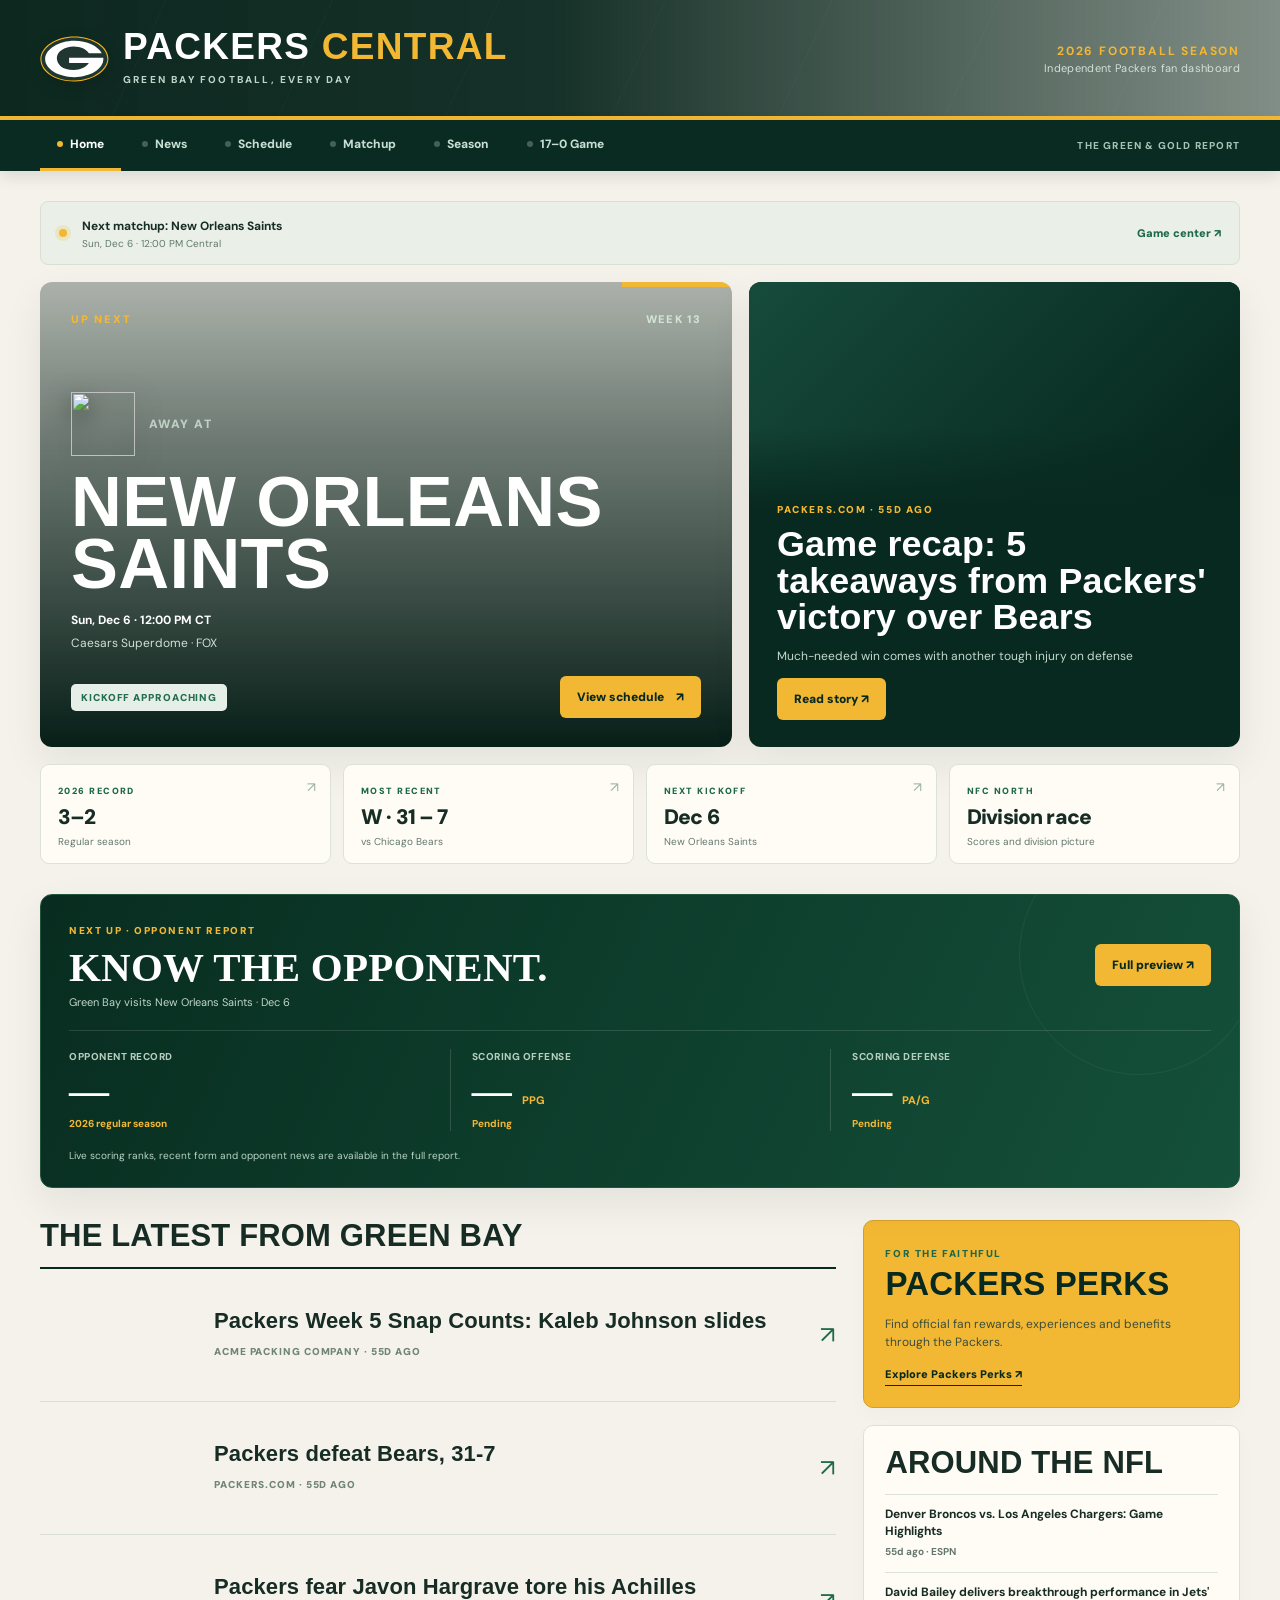
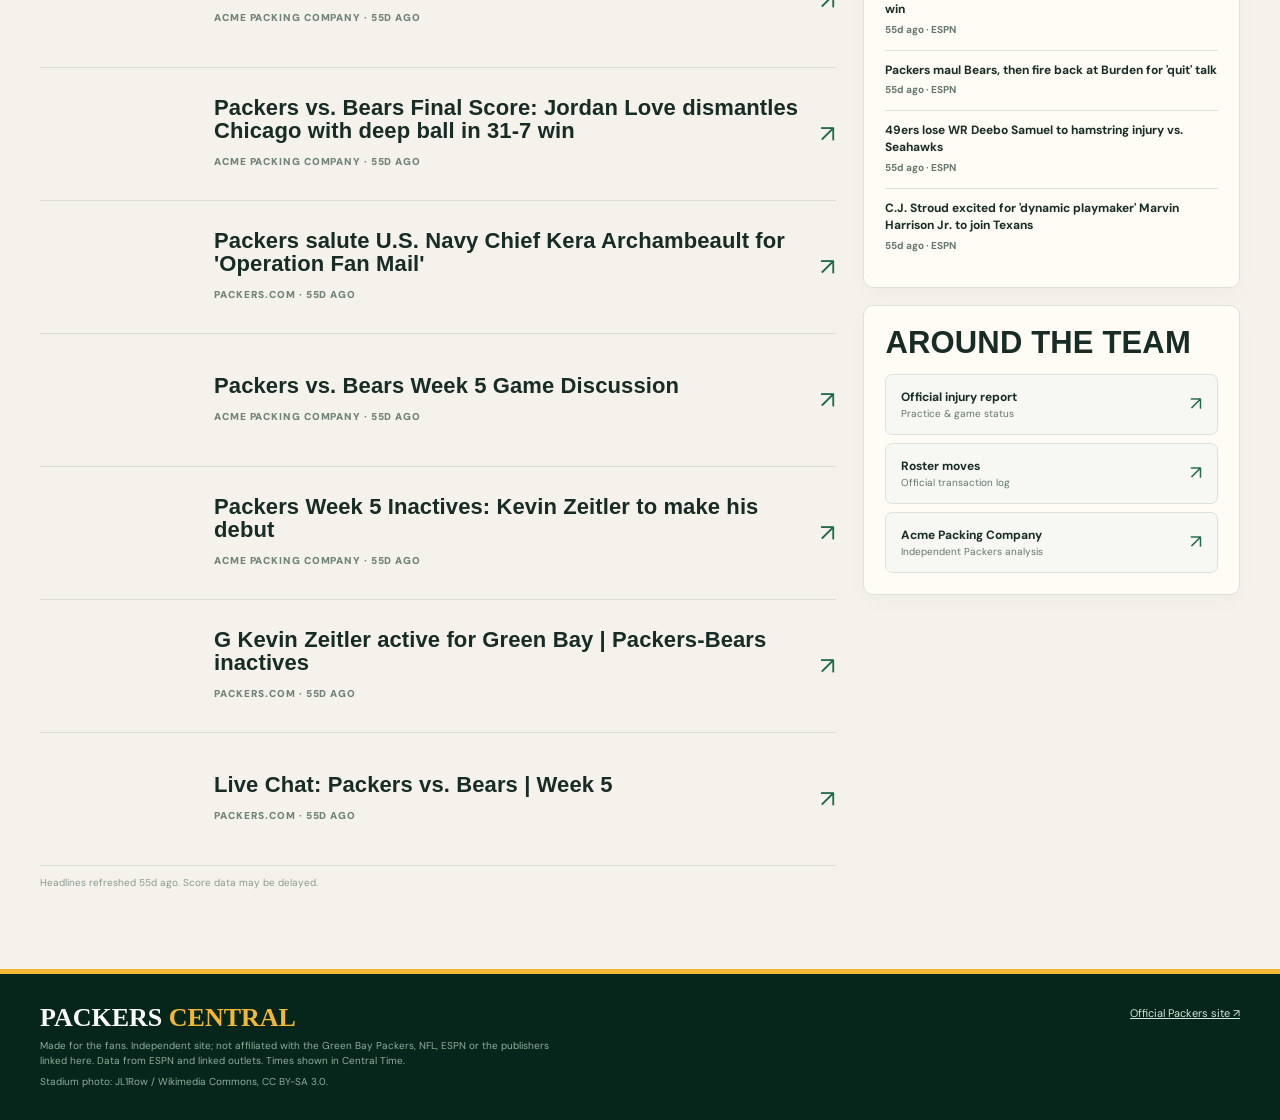
==== commit 23b4d04c: "Load updated site navigation with NFL 17-0 game" ====
--- a/index.html
+++ b/index.html
@@ -1,4 +1,4 @@
 <!doctype html>
 <html lang="en"><head><meta charset="utf-8"><meta name="viewport" content="width=device-width,initial-scale=1"><meta name="theme-color" content="#08291f"><meta name="description" content="Green Bay Packers fan dashboard with latest headlines, live scores, next game and the 2026 schedule.">
-<title>Packers Central | Green Bay news, scores & schedule</title><link rel="manifest" href="manifest.webmanifest"><link rel="icon" type="image/svg+xml" href="icon.svg"><link rel="stylesheet" href="styles.css?v=13"><link rel="stylesheet" href="scout.css?v=13"></head>
-<body data-page="home"><div id="shell"><main class="page" role="main"><p>Loading Packers Central…</p></main></div><script src="app.js?v=13" defer></script><script src="scout.js?v=13" defer></script></body></html>+<title>Packers Central | Green Bay news, scores & schedule</title><link rel="manifest" href="manifest.webmanifest?v=14"><link rel="icon" type="image/svg+xml" href="packers-icon-2026.svg?v=14"><link rel="stylesheet" href="styles.css?v=14"><link rel="stylesheet" href="scout.css?v=14"></head>
+<body data-page="home"><div id="shell"><main class="page" role="main"><p>Loading Packers Central…</p></main></div><script src="app.js?v=15" defer></script><script src="scout.js?v=14" defer></script></body></html>
